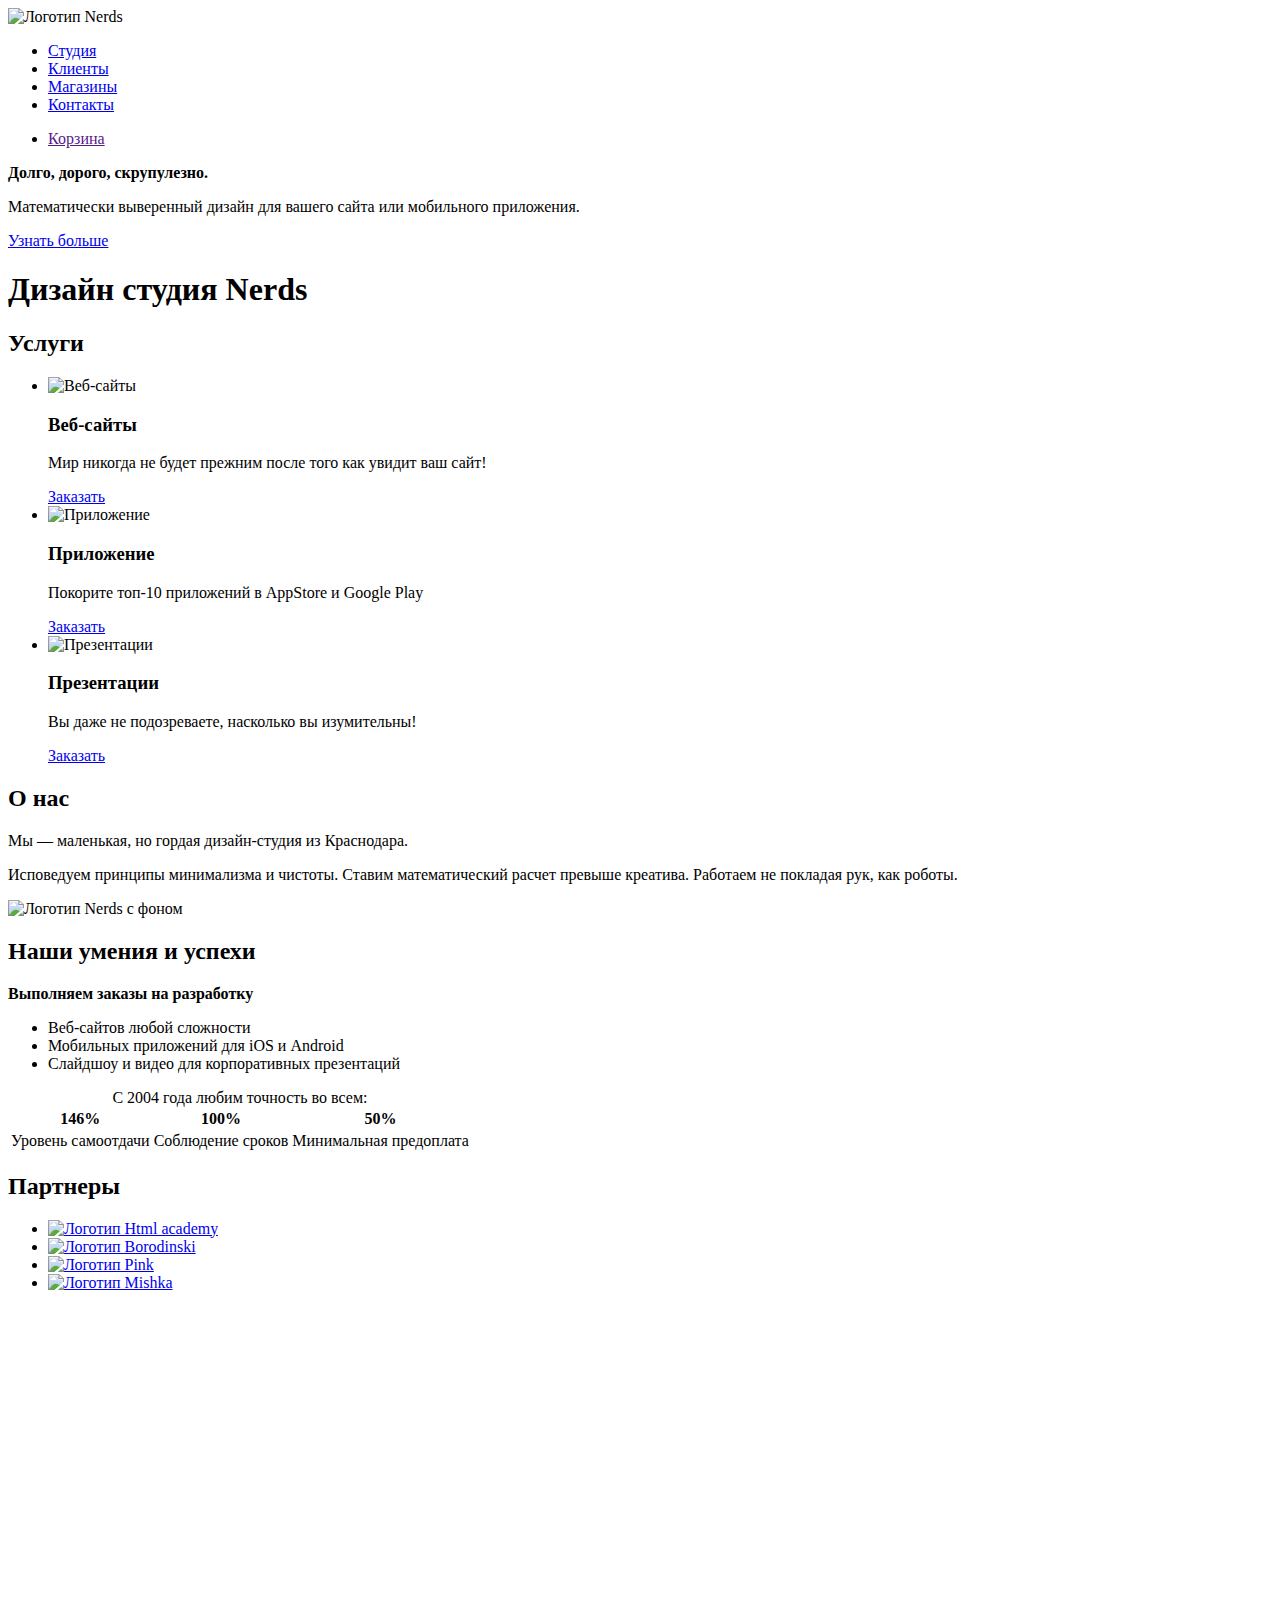
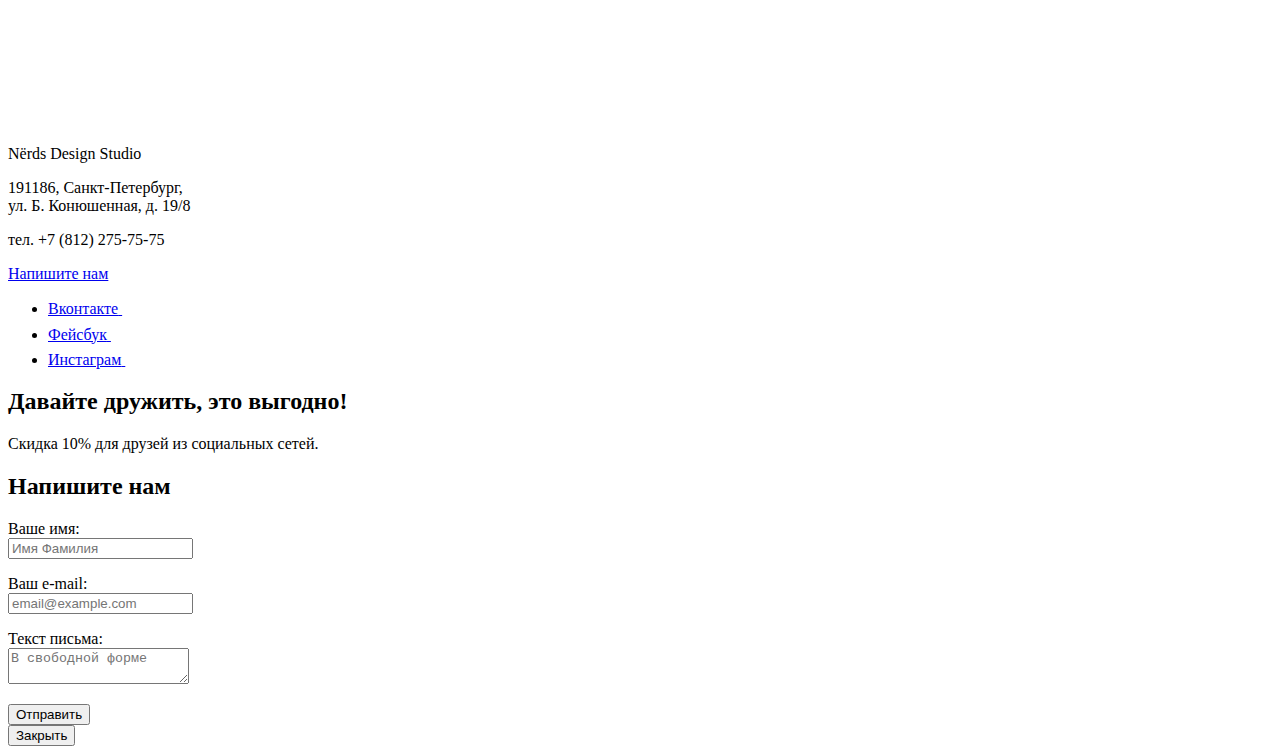
==== index.html @ f0327667 "Устраняет замечания." ====
<!DOCTYPE html>
<html lang="ru">
  
<head>
   <meta charset="utf-8">
   <title>HTML Academy: Нёрдс</title>
</head>
  
<body>
    <header class="main-header">
        
        <div class="container">
            <nav class="main-header-navigation">
                <a class="navigation-logo">
                    <img src="img/nerds-logo.svg" alt="Логотип Nerds" width="165" height="65">
                </a>    
                <ul class="header-site-navigation">
                    <li><a href="#">Студия</a></li>
                    <li><a href="#">Клиенты</a></li>    
                    <li><a href="#">Магазины</a></li>
                    <li><a href="#">Контакты</a></li>
                </ul>   
                <ul class="header-basket">
                    <li><a class="basket" href="">Корзина</a></li>
                </ul>           
            </nav>
        </div>
        
        <div class="main-slider">
            <div class="slide">
                <b class="slide-title">Долго, дорого, скрупулезно.</b>
                <p>Математически выверенный дизайн для вашего сайта или мобильного приложения.</p>
                <a href="#" class="btn-slide btn">Узнать больше</a>
            </div>          
        </div>	

    </header>   
          
    <main class="container">	
        
        <h1 class="visually-hidden">Дизайн студия Nerds</h1>
        
        <section class="service">
            <h2 class="visually-hidden">Услуги</h2>
            <ul class="service-list">
                <li class="service-item">
                    <img src="img/illustration-1.png" alt="Веб-сайты" width="300" height="146">
                    <h3>Веб-сайты</h3>
                    <p>Мир никогда не будет прежним после того как увидит ваш сайт!</p>
                    <a class="btn-red btn" href="#"><span class="btn-item">Заказать</span></a>
                </li>
                <li class="service-item">
                    <img src="img/illustration-2.png" alt="Приложение" width="300" height="146">
                    <h3>Приложение</h3>
                    <p>Покорите топ-10 приложений в AppStore и Google Play</p>
                    <a class="btn-green btn" href="#"><span class="btn-item">Заказать</span></a>
                </li>
                <li class="service-item">
                    <img src="img/illustration-3.png" alt="Презентации" width="300" height="146">
                    <h3>Презентации</h3>
                    <p>Вы даже не подозреваете, насколько вы изумительны!</p>
                    <a class="btn-yellow btn" href="#"><span class="btn-item">Заказать</span></a>
                </li>
            </ul>
        </section>
    
        <section class="studio">
            <h2 class="visually-hidden">О нас</h2>
            <div class="studio-description">
                <p class="studio-item">Мы — маленькая, но гордая дизайн-студия из Краснодара.</p>
                <p>Исповедуем принципы минимализма и чистоты. Ставим математический расчет превыше креатива. Работаем не покладая рук, как роботы.</p>
            </div>
            <div class="img-studio">
                <img src="img/nerds-illustration.png" alt="Логотип Nerds с фоном" width="360" height="208">
            </div> 
        </section>

        <section class="progress">
            <h2 class="visually-hidden">Наши умения и успехи</h2>
            <div class="progress-left">
                <div>
                    <b>Выполняем заказы на разработку</b>
                </div>     
                <ul class="progress-item">
                    <li>Веб-сайтов любой сложности</li>
                    <li>Мобильных приложений для iOS и Android</li>
                    <li>Слайдшоу и видео для корпоративных презентаций</li>
                </ul>
            </div>
            <div class="progress-right">
                <table class="table">
                    <caption class="header-table">С 2004 года любим точность во всем:</caption>
                    <tr>
                        <th>146<span class="table-text">%</span></th>
                        <th>100<span class="table-text">%</span></th>
                        <th>50<span class="table-text">%</span></th>
                    </tr>
                    <tr>
                        <td>Уровень самоотдачи</td>
                        <td>Соблюдение сроков</td>
                        <td>Минимальная предоплата</td>
                    </tr>
                </table>
            </div> 
        </section>

        <section class="partner">
            <h2 class="visually-hidden">Партнеры</h2>
                <ul class="example-title">
                    <li>
                        <a class="partner-button" href="https://htmlacademy.ru/intensive/htmlcss"><img src="img/logo-1.png" alt="Логотип Html academy" width="199" height="68"></a>
                    </li>
                    <li>
                        <a class="partner-button" href="#"><img src="img/logo-2.png" alt="Логотип Borodinski" width="209" height="90"></a>
                    </li>
                    <li>
                        <a class="partner-button" href="#"><img src="img/logo-3.png" alt="Логотип Pink" width="185" height="52"></a>
                    </li>
                    <li>
                        <a class="partner-button" href="#"><img src="img/logo-4.png" alt="Логотип Mishka" width="173" height="84"></a>
                    </li>
                </ul>
        </section>
    </main>

    <section class="contacts">
        <div class="map">
            <iframe src="https://www.google.com/maps/embed?pb=!1m18!1m12!1m3!1d1998.603787253323!2d30.320858716385143!3d59.93871648187622!2m3!1f0!2f0!3f0!3m2!1i1024!2i768!4f13.1!3m3!1m2!1s0x4696310fca145cc1%3A0x42b32648d8238007!2z0JHQvtC70YzRiNCw0Y8g0JrQvtC90Y7RiNC10L3QvdCw0Y8g0YPQuy4sIDE5LzgsINCh0LDQvdC60YIt0J_QtdGC0LXRgNCx0YPRgNCzLCAxOTExODY!5e0!3m2!1sru!2sru!4v1533467828445" width="100%" height="417" frameborder="0" style="border:0" allowfullscreen></iframe>
        </div>
        <div class="address">
            <p class="address-item">Nёrds Design Studio</p>
<!--================BR нужен или все оборачивать тег р?================= -->	                   
            <p class="address-item-2">191186, Санкт-Петербург,<br>
            ул. Б. Конюшенная, д. 19/8</p>
            <p class="address-item-3">тел. +7 (812) 275-75-75</p>	
            <a class="btn btn-message" href="#">Напишите нам</a>    	
        </div>
    </section>

    <footer>
        <div class="footer-social">
            <div class="footer-social-left">
                <ul>
                    <li>
                        <a class="social-button" href="#">
                            <span class="visually-hidden">Вконтакте</span>
                            <svg xmlns="http://www.w3.org/2000/svg" width="26" height="15" viewBox="0 0 26.14 14.91">
                            <path d="M26 13.47l-.09-.17a13.55 13.55 0 0 0-2.6-3q-.87-.83-1.1-1.12A1 1 0 0 1 22 8a10.27 10.27 0 0 1 1.22-1.78l.88-1.16q2.35-3.13 2-4L26 .94a.8.8 0 0 0-.4-.22 2.14 2.14 0 0 0-.87 0h-3.92a.51.51 0 0 0-.27 0h-.3a.6.6 0 0 0-.15.14.93.93 0 0 0-.14.24 22.22 22.22 0 0 1-1.46 3.06q-.5.84-.93 1.46a7 7 0 0 1-.71.91 4.94 4.94 0 0 1-.52.47q-.23.18-.35.15l-.23-.05a.9.9 0 0 1-.31-.33 1.49 1.49 0 0 1-.16-.53v-.55-.65-.57-1.12-1-.75a3.14 3.14 0 0 0 0-.62 2.12 2.12 0 0 0-.14-.44.73.73 0 0 0-.28-.33 1.57 1.57 0 0 0-.46-.18A9 9 0 0 0 12.57 0a8.93 8.93 0 0 0-3.25.33 1.83 1.83 0 0 0-.52.41q-.25.3-.07.33a1.67 1.67 0 0 1 1.16.59l.08.16a2.6 2.6 0 0 1 .19.63 6.32 6.32 0 0 1 .12 1 10.59 10.59 0 0 1 0 1.7q-.07.71-.13 1.1a2.21 2.21 0 0 1-.18.64 2.69 2.69 0 0 1-.16.3l-.07.07a1 1 0 0 1-.37.07.86.86 0 0 1-.46-.19 3.27 3.27 0 0 1-.56-.52 7 7 0 0 1-.66-.93q-.37-.6-.76-1.42l-.22-.39q-.2-.38-.56-1.11t-.62-1.43A.9.9 0 0 0 5.2.9h-.07a.93.93 0 0 0-.22-.16A1.44 1.44 0 0 0 4.6.65L.87.68A1 1 0 0 0 .1.94L0 1a.44.44 0 0 0 0 .22 1.08 1.08 0 0 0 .08.37Q.9 3.53 1.86 5.31t1.66 2.87Q4.23 9.27 5 10.24t1 1.24l.37.41.34.33a8.06 8.06 0 0 0 1 .78 16.34 16.34 0 0 0 1.4.9 7.6 7.6 0 0 0 1.79.72 6.19 6.19 0 0 0 2 .22h1.57a1.08 1.08 0 0 0 .72-.3l.05-.07a.9.9 0 0 0 .1-.25 1.38 1.38 0 0 0 0-.37 4.48 4.48 0 0 1 .09-1.05 2.77 2.77 0 0 1 .23-.71 1.74 1.74 0 0 1 .29-.4 1.19 1.19 0 0 1 .23-.2h.11a.86.86 0 0 1 .77.21 4.52 4.52 0 0 1 .83.79q.39.47.93 1.05a6.41 6.41 0 0 0 1 .87l.27.16a3.31 3.31 0 0 0 .71.3 1.53 1.53 0 0 0 .76.07l3.48-.05a1.58 1.58 0 0 0 .8-.17.68.68 0 0 0 .34-.37 1.06 1.06 0 0 0 0-.46 1.71 1.71 0 0 0-.1-.36z"
                            fill="#fff">
                            </path>
                            </svg>
                        </a>
                    </li>
                    <li>
                          <a class="social-button" href="#">
                              <span class="visually-hidden">Фейсбук</span>
                              <svg xmlns="http://www.w3.org/2000/svg" width="12" height="22" viewBox="0 0 10.15 21.74">
                              <path d="M3.34 1.12A4.77 4.77 0 0 1 6.53 0h3.61v3.81H7.81a1.07 1.07 0 0 0-1.09.83v2.55h3.42c-.08 1.23-.24 2.45-.41 3.67h-3v10.87H2.21V10.86H0V7.21h2.19V3.66a3.83 3.83 0 0 1 1.15-2.54z"
                            fill="#fff" />
                              </svg>    
                          </a>
                    </li>
                    <li>
                        <a class="social-button" href="#">
                            <span class="visually-hidden">Инстаграм</span>
                            <svg xmlns="http://www.w3.org/2000/svg" width="21" height="21" viewBox="0 0 20 20">
                            <path d="M18 0H2a2 2 0 0 0-2 2v16a2 2 0 0 0 2 2h16a2 2 0 0 0 2-2V2a2 2 0 0 0-2-2zm-8 6a4 4 0 1 1-4 4 4 4 0 0 1 4-4zM2.5 18a.47.47 0 0 1-.5-.5V9h2.1a3.4 3.4 0 0 0-.1 1 6 6 0 1 0 12 0 3.4 3.4 0 0 0-.1-1H18v8.5a.47.47 0 0 1-.5.5zM18 4.5a.47.47 0 0 1-.5.5h-2a.47.47 0 0 1-.5-.5v-2a.47.47 0 0 1 .5-.5h2a.47.47 0 0 1 .5.5z"
                            fill="#fff">
                            </path>
                            </svg>
                        </a>
                    </li>
                </ul>
            </div>
            <div class="footer-social-right">
                <h2 class="header"> Давайте дружить, это выгодно!</h2>
                <p>Скидка 10% для друзей из социальных сетей.</p>
            </div>
        </div>
    </footer>

    <section class="modal modal-login">
        <h2 class="header">Напишите нам</h2>
        <form class="feedback" action="https://echo.htmlacademy.ru" method="post">
            <p class="feedback-fullname">
                <label for="fullname">Ваше имя:</label><br>
                <input type="text" name="fullname" id="fullname" placeholder="Имя Фамилия">
            </p>
            <p class="feedback-email">
                <label for="email">Ваш e-mail:</label><br>
                <input type="email" name="email" id="email" placeholder="email@example.com">
            </p>
            <p class="feedback-message">
                <label for="message">Текст письма:</label><br>
                <textarea type="message" name="message" id="message" placeholder="В свободной форме"></textarea>
            </p>
            <button type="button" class="modal-btn btn">Отправить</button>
        </form>
        <button type="button "class="modal-close">Закрыть</button>
    </section>

</body>
</html>
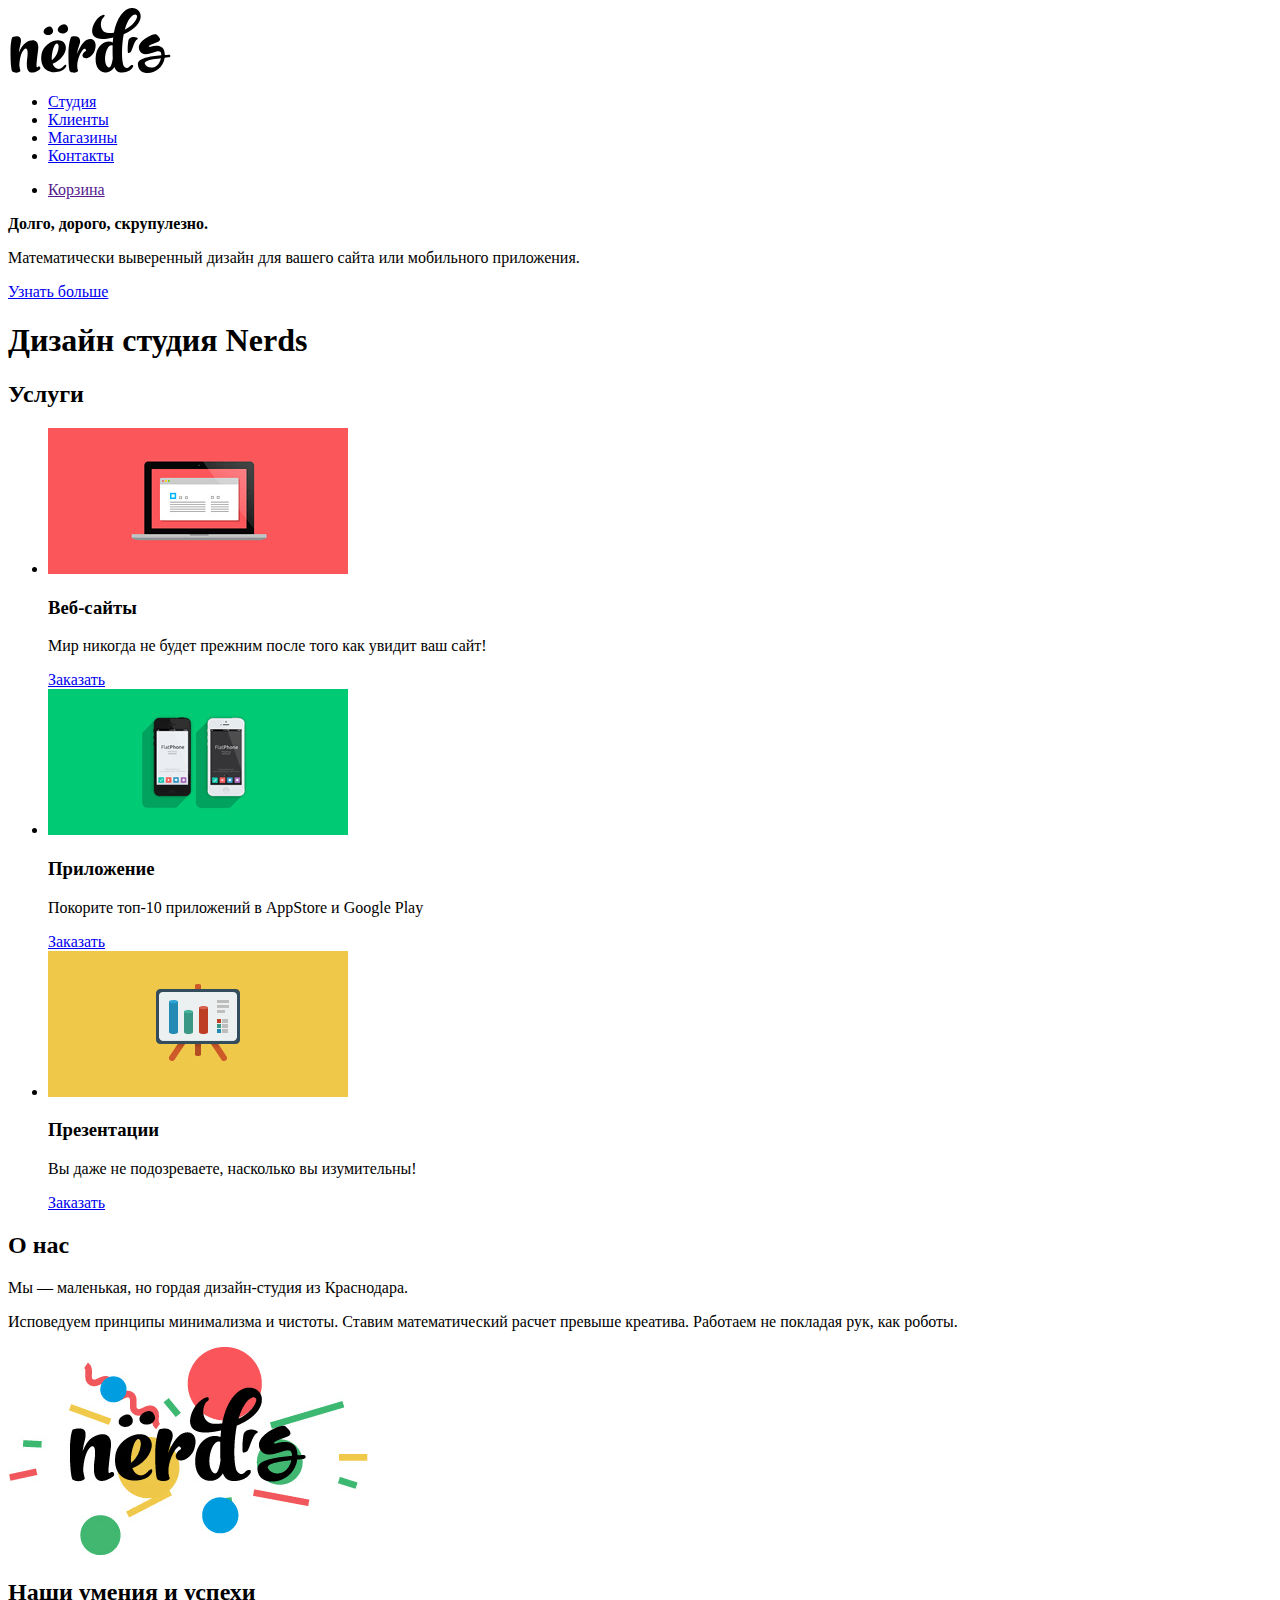
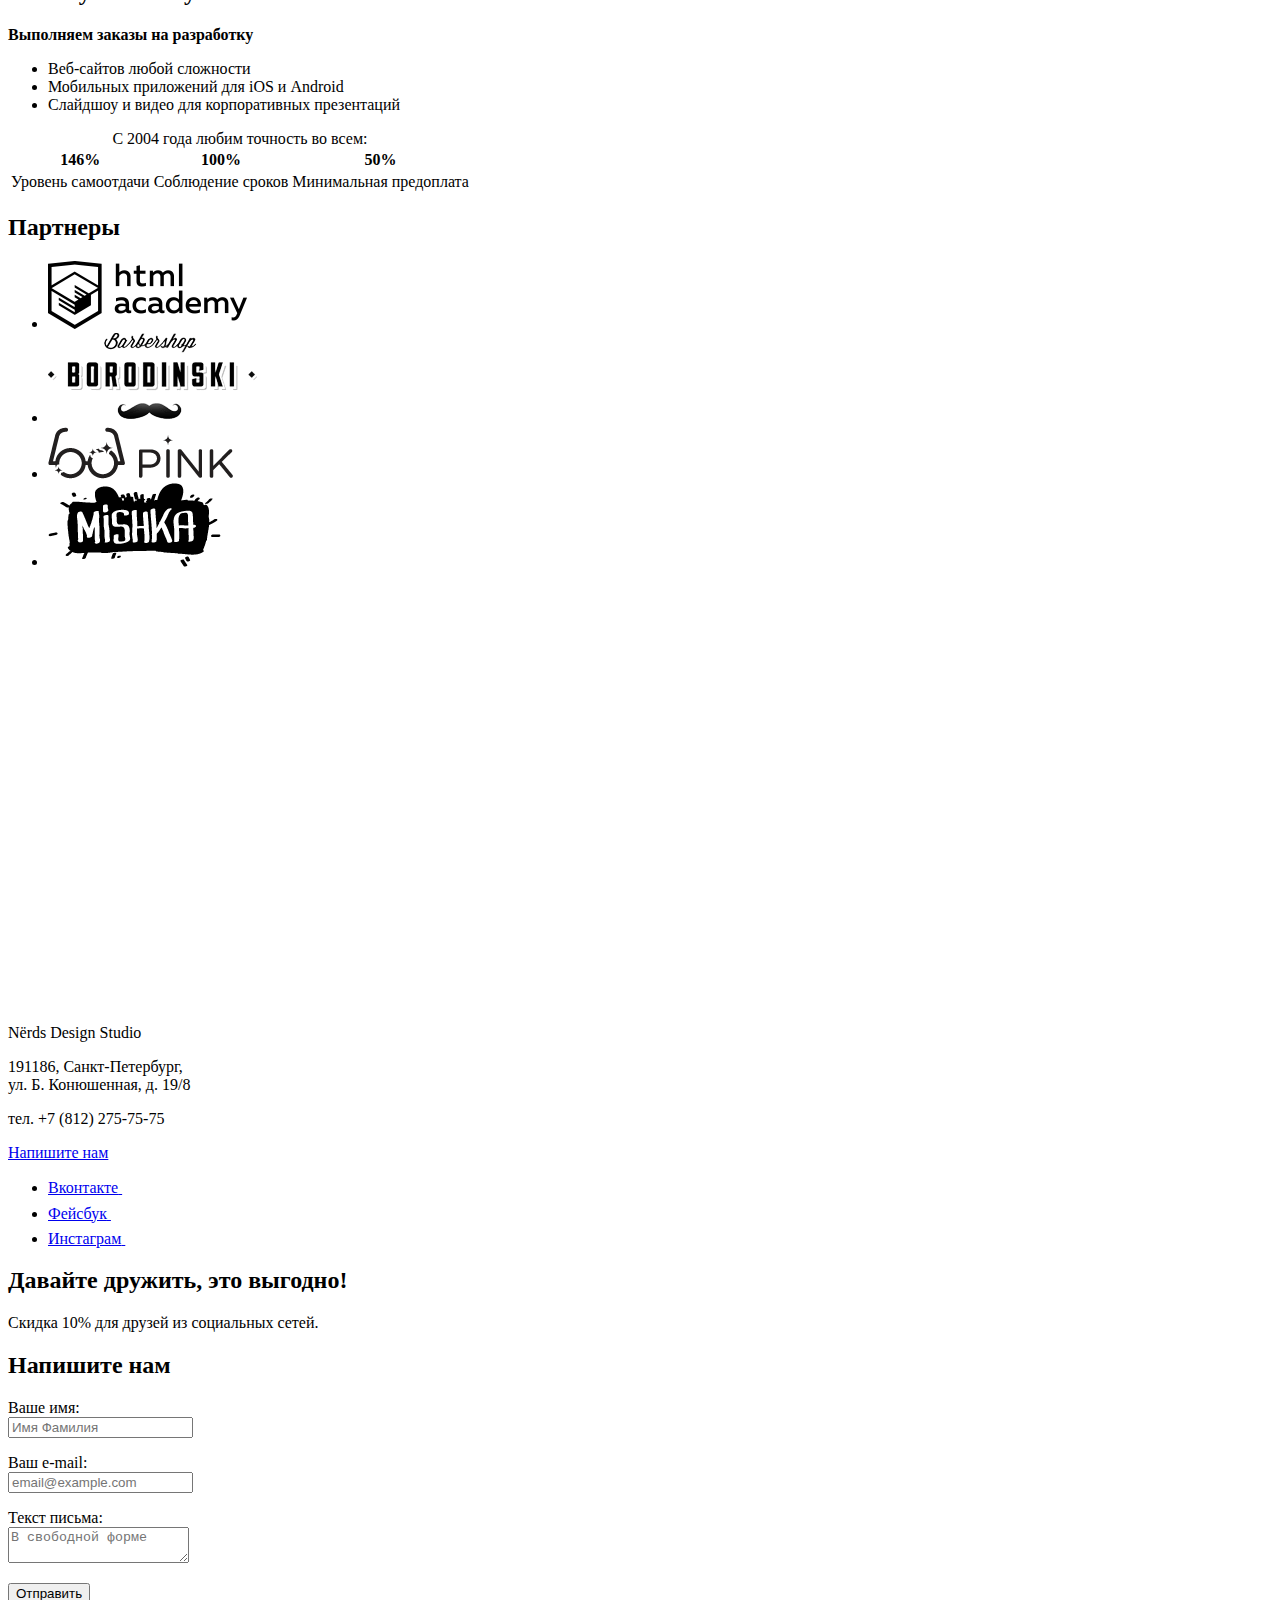
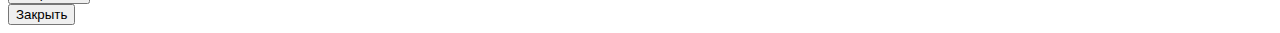
==== commit c6906350: "Добавляет ссылки" ====
--- a/index.html
+++ b/index.html
@@ -17,7 +17,7 @@
                 <ul class="header-site-navigation">
                     <li><a href="#">Студия</a></li>
                     <li><a href="#">Клиенты</a></li>    
-                    <li><a href="#">Магазины</a></li>
+                    <li><a href="catalog.html">Магазины</a></li>
                     <li><a href="#">Контакты</a></li>
                 </ul>   
                 <ul class="header-basket">
@@ -129,7 +129,6 @@
         </div>
         <div class="address">
             <p class="address-item">Nёrds Design Studio</p>
-<!--================BR нужен или все оборачивать тег р?================= -->	                   
             <p class="address-item-2">191186, Санкт-Петербург,<br>
             ул. Б. Конюшенная, д. 19/8</p>
             <p class="address-item-3">тел. +7 (812) 275-75-75</p>	
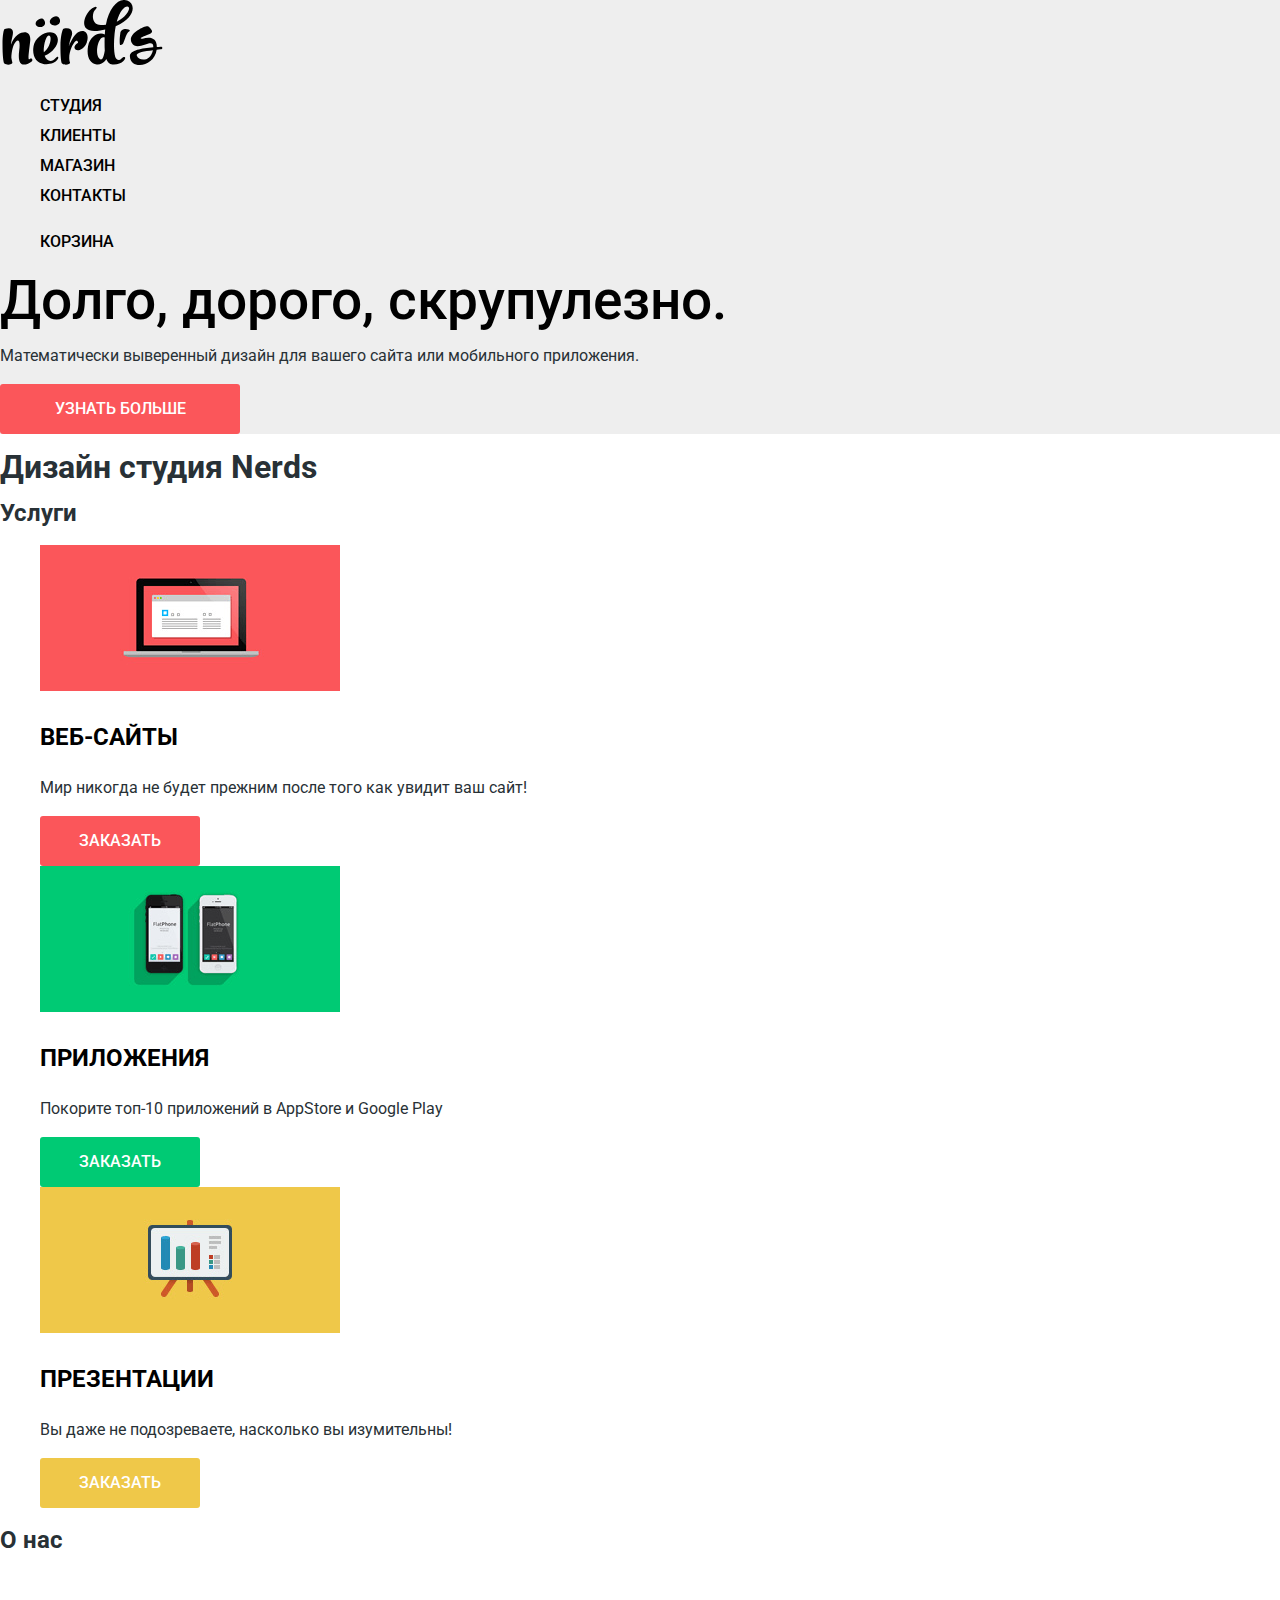
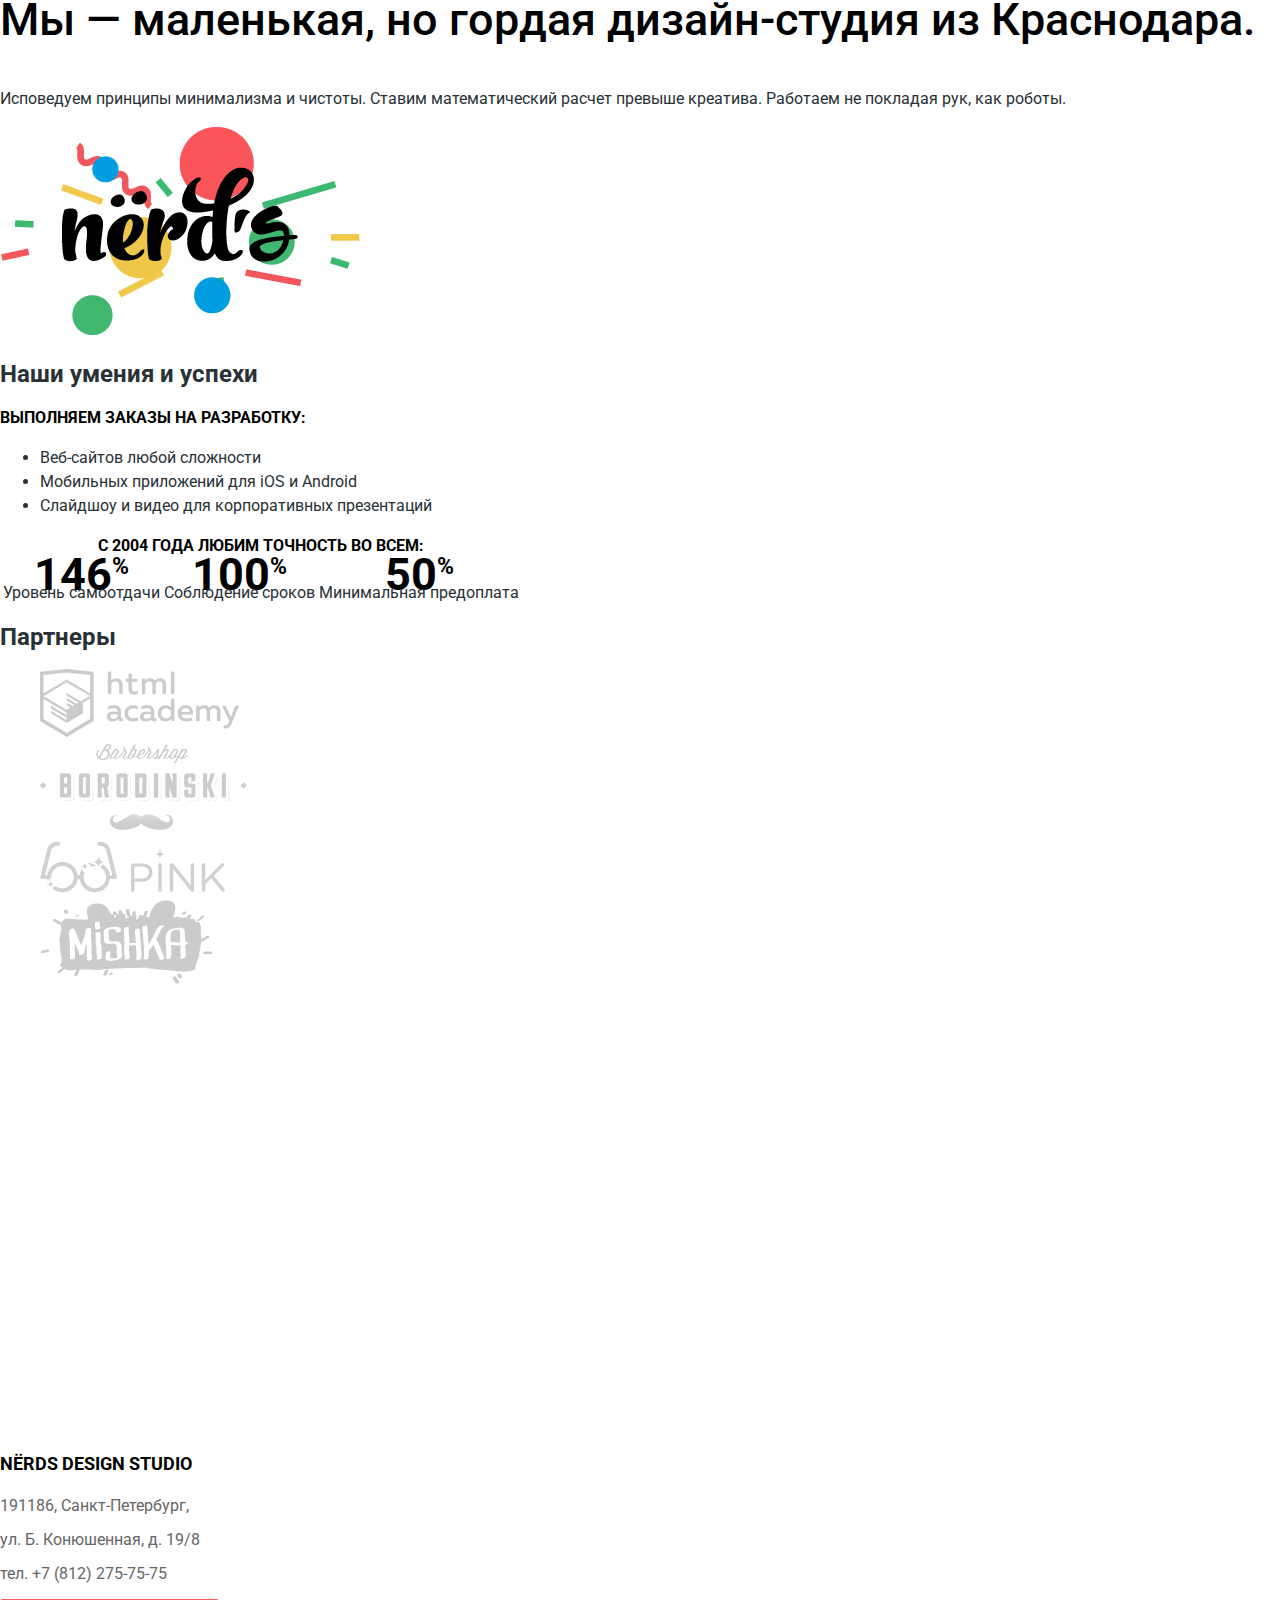
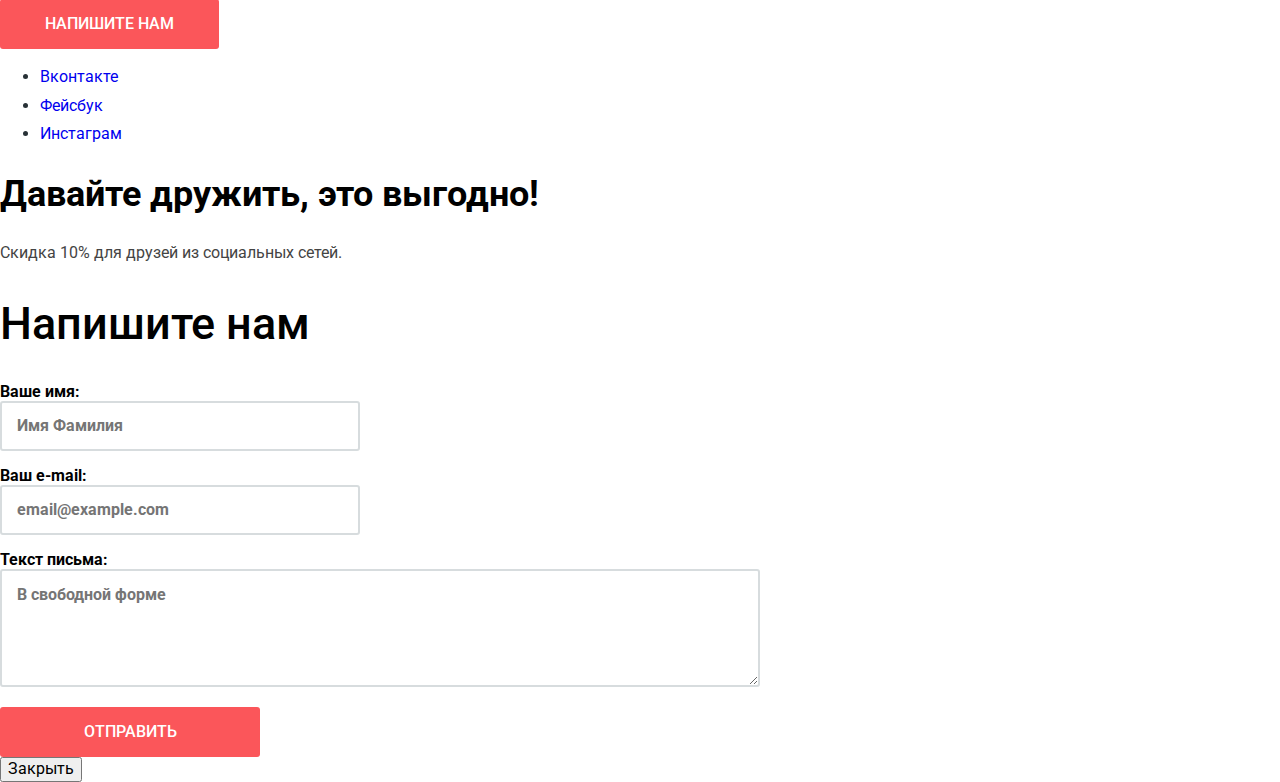
==== commit 72e9ed20: "Добавляет стилизацию страницы" ====
--- a/index.html
+++ b/index.html
@@ -4,6 +4,9 @@
 <head>
    <meta charset="utf-8">
    <title>HTML Academy: Нёрдс</title>
+   <link href="https://fonts.googleapis.com/css?family=Roboto:400,500,700&amp;subset=cyrillic" rel="stylesheet">
+   <link href="css/normalize.css" rel="stylesheet">
+   <link  href="css/style.css" rel="stylesheet">
 </head>
   
 <body>
@@ -17,7 +20,7 @@
                 <ul class="header-site-navigation">
                     <li><a href="#">Студия</a></li>
                     <li><a href="#">Клиенты</a></li>    
-                    <li><a href="catalog.html">Магазины</a></li>
+                    <li><a href="catalog.html">Магазин</a></li>
                     <li><a href="#">Контакты</a></li>
                 </ul>   
                 <ul class="header-basket">
@@ -28,7 +31,7 @@
         
         <div class="main-slider">
             <div class="slide">
-                <b class="slide-title">Долго, дорого, скрупулезно.</b>
+                <span class="slide-title">Долго, дорого, скрупулезно.</span>
                 <p>Математически выверенный дизайн для вашего сайта или мобильного приложения.</p>
                 <a href="#" class="btn-slide btn">Узнать больше</a>
             </div>          
@@ -50,8 +53,8 @@
                     <a class="btn-red btn" href="#"><span class="btn-item">Заказать</span></a>
                 </li>
                 <li class="service-item">
-                    <img src="img/illustration-2.png" alt="Приложение" width="300" height="146">
-                    <h3>Приложение</h3>
+                    <img src="img/illustration-2.png" alt="Приложения" width="300" height="146">
+                    <h3>Приложения</h3>
                     <p>Покорите топ-10 приложений в AppStore и Google Play</p>
                     <a class="btn-green btn" href="#"><span class="btn-item">Заказать</span></a>
                 </li>
@@ -67,7 +70,7 @@
         <section class="studio">
             <h2 class="visually-hidden">О нас</h2>
             <div class="studio-description">
-                <p class="studio-item">Мы — маленькая, но гордая дизайн-студия из Краснодара.</p>
+                <p>Мы — маленькая, но гордая дизайн-студия из Краснодара.</p>
                 <p>Исповедуем принципы минимализма и чистоты. Ставим математический расчет превыше креатива. Работаем не покладая рук, как роботы.</p>
             </div>
             <div class="img-studio">
@@ -79,8 +82,8 @@
             <h2 class="visually-hidden">Наши умения и успехи</h2>
             <div class="progress-left">
                 <div>
-                    <b>Выполняем заказы на разработку</b>
-                </div>     
+                    <span>Выполняем заказы на разработку:</span>
+                </div>
                 <ul class="progress-item">
                     <li>Веб-сайтов любой сложности</li>
                     <li>Мобильных приложений для iOS и Android</li>
@@ -108,35 +111,34 @@
             <h2 class="visually-hidden">Партнеры</h2>
                 <ul class="example-title">
                     <li>
-                        <a class="partner-button" href="https://htmlacademy.ru/intensive/htmlcss"><img src="img/logo-1.png" alt="Логотип Html academy" width="199" height="68"></a>
-                    </li>
-                    <li>
-                        <a class="partner-button" href="#"><img src="img/logo-2.png" alt="Логотип Borodinski" width="209" height="90"></a>
-                    </li>
-                    <li>
-                        <a class="partner-button" href="#"><img src="img/logo-3.png" alt="Логотип Pink" width="185" height="52"></a>
-                    </li>
-                    <li>
-                        <a class="partner-button" href="#"><img src="img/logo-4.png" alt="Логотип Mishka" width="173" height="84"></a>
+                        <a class="partner-button" href="https://htmlacademy.ru/intensive/htmlcss" alt="Переход на сайт htmlacademy"><img src="img/logo-1.png" alt="Логотип Html academy" width="199" height="68"></a>
+                    </li>
+                    <li>
+                        <a class="partner-button" href="#" alt="Переход на сайт Borodinski"><img src="img/logo-2.png" alt="Логотип Borodinski" width="209" height="90"></a>
+                    </li>
+                    <li>
+                        <a class="partner-button" href="#" alt="Переход на сайт Pink"><img src="img/logo-3.png" alt="Логотип Pink" width="185" height="52"></a>
+                    </li>
+                    <li>
+                        <a class="partner-button" href="#" alt="Переход на сайт Mishka"><img src="img/logo-4.png" alt="Логотип Mishka" width="173" height="84"></a>
                     </li>
                 </ul>
         </section>
     </main>
 
-    <section class="contacts">
-        <div class="map">
-            <iframe src="https://www.google.com/maps/embed?pb=!1m18!1m12!1m3!1d1998.603787253323!2d30.320858716385143!3d59.93871648187622!2m3!1f0!2f0!3f0!3m2!1i1024!2i768!4f13.1!3m3!1m2!1s0x4696310fca145cc1%3A0x42b32648d8238007!2z0JHQvtC70YzRiNCw0Y8g0JrQvtC90Y7RiNC10L3QvdCw0Y8g0YPQuy4sIDE5LzgsINCh0LDQvdC60YIt0J_QtdGC0LXRgNCx0YPRgNCzLCAxOTExODY!5e0!3m2!1sru!2sru!4v1533467828445" width="100%" height="417" frameborder="0" style="border:0" allowfullscreen></iframe>
-        </div>
-        <div class="address">
-            <p class="address-item">Nёrds Design Studio</p>
-            <p class="address-item-2">191186, Санкт-Петербург,<br>
-            ул. Б. Конюшенная, д. 19/8</p>
-            <p class="address-item-3">тел. +7 (812) 275-75-75</p>	
-            <a class="btn btn-message" href="#">Напишите нам</a>    	
-        </div>
-    </section>
-
     <footer>
+				    <section class="contacts">
+				        <div class="map">
+				            <iframe src="https://www.google.com/maps/embed?pb=!1m18!1m12!1m3!1d1998.603787253323!2d30.320858716385143!3d59.93871648187622!2m3!1f0!2f0!3f0!3m2!1i1024!2i768!4f13.1!3m3!1m2!1s0x4696310fca145cc1%3A0x42b32648d8238007!2z0JHQvtC70YzRiNCw0Y8g0JrQvtC90Y7RiNC10L3QvdCw0Y8g0YPQuy4sIDE5LzgsINCh0LDQvdC60YIt0J_QtdGC0LXRgNCx0YPRgNCzLCAxOTExODY!5e0!3m2!1sru!2sru!4v1533467828445" width="100%" height="417" frameborder="0" style="border:0" allowfullscreen></iframe>
+				        </div>
+				        <div class="address">
+				            <p>Nёrds Design Studio</p>
+				            <p>191186, Санкт-Петербург,</p>
+				            <p>ул. Б. Конюшенная, д. 19/8</p>
+				            <p>тел. +7 (812) 275-75-75</p>	
+				            <a class="btn btn-message" href="#">Напишите нам</a>    	
+				        </div>
+				    </section> 	
         <div class="footer-social">
             <div class="footer-social-left">
                 <ul>
@@ -172,14 +174,14 @@
                 </ul>
             </div>
             <div class="footer-social-right">
-                <h2 class="header"> Давайте дружить, это выгодно!</h2>
+                <h2> Давайте дружить, это выгодно!</h2>
                 <p>Скидка 10% для друзей из социальных сетей.</p>
             </div>
         </div>
     </footer>
 
     <section class="modal modal-login">
-        <h2 class="header">Напишите нам</h2>
+        <h2 class="modal-header">Напишите нам</h2>
         <form class="feedback" action="https://echo.htmlacademy.ru" method="post">
             <p class="feedback-fullname">
                 <label for="fullname">Ваше имя:</label><br>
--- a/css/style.css
+++ b/css/style.css
@@ -0,0 +1,538 @@
+body {
+    margin: 0;
+    padding: 0;
+
+    font-family: "Roboto", Arial, sans-serif;
+    font-size: 16px;
+    line-height: 24px;
+    font-weight: 400;
+    color: #283136;
+
+    background-color: #ffffff;
+}
+
+a {
+    text-decoration: none;
+}
+
+
+
+/*===========================Open. Css for Main class="container======================*/
+/*===========================Close. Css for Main class="container=====================*/
+
+
+
+/*===========================Open. Css for Section class="main-heder-navigation"======*/
+.main-header {
+    background-color: #eeeeee;
+}
+
+.main-header-navigation {
+    font-size: 16px;
+    line-height: 30px;
+    font-weight: 500;
+    color: #000000;
+    text-transform: uppercase;
+
+    background-color: #eeeeee;
+}
+
+.header-site-navigation,
+.header-basket {
+    list-style: none;
+}
+
+.header-site-navigation a,
+.header-basket a {
+    color: #000000;
+}
+/*А как сделать красное подчеркивание и куда это прописывать?*/
+.header-site-navigation a:link,
+.header-basket a:link {
+    
+}
+
+.header-site-navigation a:visited,
+.header-basket a:visited {
+
+}
+
+.header-site-navigation a:hover,
+.header-basket a:hover,
+.header-site-navigation a:focus,
+.header-basket a:focus {
+    color: #fb565a;
+}
+
+.header-site-navigation a:active,
+.header-basket a:active {
+    color: #000000;
+    opacity: 0.3;
+}
+
+/*===========================Close. Css for Section class="main-heder-navigation"=====*/
+
+
+
+/*===========================Open. Css for Section class="main-slider"================*/
+.slide span {
+    font-size: 55px;
+    line-height: 55px;
+    font-weight: 500;
+    color: #000000;
+    
+    background-color: #eeeeee;
+}
+
+.btn {
+    display: block;
+    width: 160px;
+    padding-top: 16px;
+    padding-bottom: 16px;
+
+    font-size: 16px;
+    line-height: 18px;
+    font-weight: 500;
+    color: #ffffff;
+    text-transform: uppercase;
+    text-align: center;
+
+    background-color: #fb565a;
+    border-radius: 3px;
+    border: none; 
+}
+
+.btn:hover,
+.btn:focus {
+    background-color: #e74246;
+}
+
+.btn:active {
+    /*Параметр тени взял с зеплина а как взять с фотошопа?*/
+    box-shadow: inset 0px 3px 0 0 rgba(0, 1, 1, 0.1);
+    color: rgba(255, 255, 255, 0.3);
+}
+
+.btn-slide {
+    width: 240px;
+}
+/*===========================Close. Css for Section class="main-slider"===============*/
+
+
+
+/*===========================Open. Css for Section class="service"====================*/
+.service-item {
+    list-style: none;
+}
+
+.service-item h3 {
+    font-size: 24px;
+    line-height: 30px;
+    font-weight: 700;
+    color: #000000;
+    text-transform: uppercase;
+    
+    background-color: #ffffff;
+}
+
+.btn-green {
+    background-color: #00ca74;
+}
+
+.btn-green:hover,
+.btn-green:focus {
+    background-color: #00bc6c;
+}
+
+.btn-green:active {
+    
+}
+
+.btn-yellow {
+    background-color: #efc849;
+}
+
+.btn-yellow:hover,
+.btn-yellow:focus {
+    background-color: #eab534;
+}
+
+.btn-yellow:active {
+    
+}
+/*===========================Close. Css for Section class="service"===================*/
+
+
+
+/*===========================Open. Css for Section class="studio"=====================*/
+.studio-description p:nth-child(1) {
+    font-size: 45px;
+    line-height: 45px;
+    font-weight: 500;
+    color: #000000;
+        
+    background-color: #ffffff;
+}
+
+.progress-left span,
+.header-table {
+    font-size: 16px;
+    line-height: 24px;
+    font-weight: 700;
+    color: #000000;
+    text-transform: uppercase;
+        
+    background-color: #ffffff;
+}
+
+.table th {
+    font-size: 45px;
+    line-height: 10.6px;
+    font-weight: 700;
+    color: #000000;
+            
+    background-color: #ffffff;
+}
+
+.table-text {
+    font-size: 22.5px;
+    
+    vertical-align: super;
+}
+
+.table td {
+    font-size: 16px;
+    line-height: 18px;
+    font-weight: 400;
+    color: #283136;
+            
+    background-color: #ffffff;
+}
+/*===========================Close. Css for Section class="studio"====================*/
+
+
+
+/*===========================Open. Css for Section class="partner"====================*/
+.example-title {
+    list-style: none;
+}
+
+
+.partner-button {
+    opacity: 0.2;
+}
+
+.partner-button:hover,
+.partner-button:focus {
+    opacity: 1;
+}
+
+
+.partner-button:active {
+    opacity: 0.1;
+}
+/*===========================Close. Css for Section class="partner"===================*/
+
+
+
+/*===========================Open. Css for Section class="contacts"===================*/
+.address p:nth-child(1) {
+    font-size: 18px;
+    line-height: 30px;
+    font-weight: 700;
+    color: #000000;
+    text-transform: uppercase;
+            
+    background-color: #ffffff;
+}
+
+.address p {
+    font-size: 16px;
+    line-height: 18px;
+    font-weight: 400;
+    color: #666666;
+
+    background-color: #ffffff;
+}
+
+.btn-message {
+    width: 219px;
+}
+/*===========================Close. Css for Section class="contacts"==================*/
+
+
+
+/*===========================Open. Css for Footer class="footer-social"===============*/
+.footer-social-right h2 {
+    font-size: 36px;
+    line-height: 36px;
+    font-weight: 700;
+    color: #000000;
+               
+    background-color: #ffffff;
+}
+
+.footer-social-right p {
+    font-size: 16px;
+    line-height: 22px;
+    font-weight: 400;
+    color: #444444;
+               
+    background-color: #ffffff;
+}
+
+/*===========================Close. Css for Footer class="footer-social"==============*/
+
+
+
+/*===========================Open. Css for Section class="modal modal-login"==========*/
+.modal-header {
+    font-size: 45px;
+    line-height: 45px;
+    font-weight: 500;
+    color: #000000;
+               
+    background-color: #ffffff;
+}
+
+.feedback p {
+    font-size: 16px;
+    line-height: 18px;
+    font-weight: 700;
+    color: #000000;
+               
+    background-color: #ffffff;
+}
+/*Не понимаю как ниже цвет теста настроить при наведении, фокусе....и вообще я правильно это сделал,.*/
+.feedback input[type="text"],
+.feedback input[type="email"],
+.feedback textarea[type="message"] {
+    box-sizing: border-box;
+
+    font: inherit;
+    font-size: 16px;
+    line-height: 18px;
+  
+    background-color: #ffffff;
+    border: 2px solid #d7dcde;
+    border-radius: 3px;
+}
+
+.feedback input[type="text"],
+.feedback input[type="email"] {
+    width: 360px;
+    min-height: 50px;
+
+    padding-left: 15px;
+}
+
+.feedback textarea[type="message"] {
+    width: 760px;
+    min-height: 118px;
+
+    padding-left: 15px;
+    padding-top: 15px; 
+}
+
+.feedback input:focus,
+.feedback textarea:focus {
+    border-color: #000000;
+}
+
+.feedback input:hover,
+.feedback textarea:hover {
+    border-color: #b4b9bb;
+   
+}
+/* Не понимаю как ниже сделать рамки красным*/
+.feedback input:invalid,
+.feedback textarea:invalid {
+    color: #e74246;
+    border-color: #e74246;
+}
+
+.modal-btn {
+    width: 260px;
+}
+/*===========================Close. Css for Section class="modal modal-login"=========*/
+
+
+  
+ 
+
+/*===========================Open Css for catalog.html================================*/
+/*===========================Open. Css for header class="main-header"=================*/
+.catalog-title h1 {
+    font-size: 55px;
+    line-height: 55px;
+    font-weight: 500;
+    color: #000000;
+    
+    background-color: #eeeeee;
+}
+/*===========================Close. Css for header class="main-header"================*/
+
+
+
+/*===========================Open. Css for section class="main-filter"================*/
+.main-filter fieldset {
+    border: none;
+}
+
+.main-filter legend {
+    font-size: 18px;
+    line-height: 30px;
+    font-weight: 700;
+    color: #283136;
+    text-transform: uppercase;
+               
+    background-color: #ffffff;
+}
+
+.main-filter ul {
+    list-style: none;
+    
+    font-size: 16px;
+    line-height: 20px;
+    font-weight: 400;
+    color: #283136;
+                   
+    background-color: #ffffff;
+}
+
+.filter-input:hover + label,
+.filter-input:focus + label {
+    color: #000000;
+}
+
+.filter-input:disabled + label {
+    color: #283136;
+
+    opacity: 0.3;
+}
+
+.filter-button {
+    width: 260px;
+
+    color: #000000;
+
+    background-color: #eeeeee;
+}
+
+.filter-button:hover,
+.filter-button:focus {
+    background-color: #dfdfdf;
+}
+
+.filter-button:active {
+    box-shadow: inset 0px 3px 0 0 rgba(0, 1, 1, 0.1);
+    color: rgba(0, 0, 0, 0.3);
+}
+
+/*===========================Close. Css for section class="main-filter"===============*/
+
+
+
+
+/*===========================Open. Css for section class="catalog-additional-filters"=*/
+.additional-filters p {
+    font-size: 18px;
+    line-height: 18px;
+    font-weight: 700;
+    color: #000000;
+    text-transform: uppercase;
+
+    background-color: #ffffff;
+}
+
+.sort {
+    list-style: none;
+}
+
+.sort-btn {
+    font-size: 14px;
+    line-height: 18px;
+    font-weight: 400;
+    color: rgba(0, 0, 0, 0.2);
+    text-transform: uppercase;
+    
+    border: none;
+    background-color: white;
+}
+
+.sort-btn-checked {
+    color: rgba(0, 0, 0, 1);
+}
+
+.sort-btn:hover,
+.sort-btn:focus {
+    color: rgba(0, 0, 0, 0.6);
+}
+
+.sort-btn:active {
+    color: rgba(0, 0, 0, 1);
+}
+
+.catalog-item {
+    width: 360px;
+}
+
+.catalog-item:hover,
+.catalog-item:focus {
+    border-width: 1px;
+    border-color: rgb(77, 77, 77);
+    box-shadow: 0px 6px 15px 0px rgba(0, 1, 1, 0.25);
+}
+
+.catalog ul {
+    list-style: none;
+}
+
+.catalog-btn {
+    width: 200px;
+}
+
+.catalog-description {
+    width: 360px;
+
+    background-color: #eeeeee;
+}
+
+.catalog-description a:nth-child(1) {
+    font-size: 18px;
+    line-height: 30px;
+    font-weight: 700;
+    color: #000000;
+    text-transform: uppercase;
+    
+    background-color: #eeeeee;
+}
+
+.catalog-description p {
+    font-size: 16px;
+    line-height: 18px;
+    font-weight: 400;
+    color: #666666;
+    
+    
+    background-color: #eeeeee;
+}
+.catalog-paginator span,
+.catalog-paginator a {
+    display: block;
+    width: 50px;
+    height: 50px;
+
+    font-size: 16px;
+    line-height: 18px;
+    font-weight: 500;
+    color: #000000;
+    text-transform: uppercase;
+    text-align: center;
+
+    background-color: #eeeeee;
+    border-radius: 3px;
+    border: none; 
+}
+/*===========================Close. Css for section class="catalog-additional-filters"=*/
+
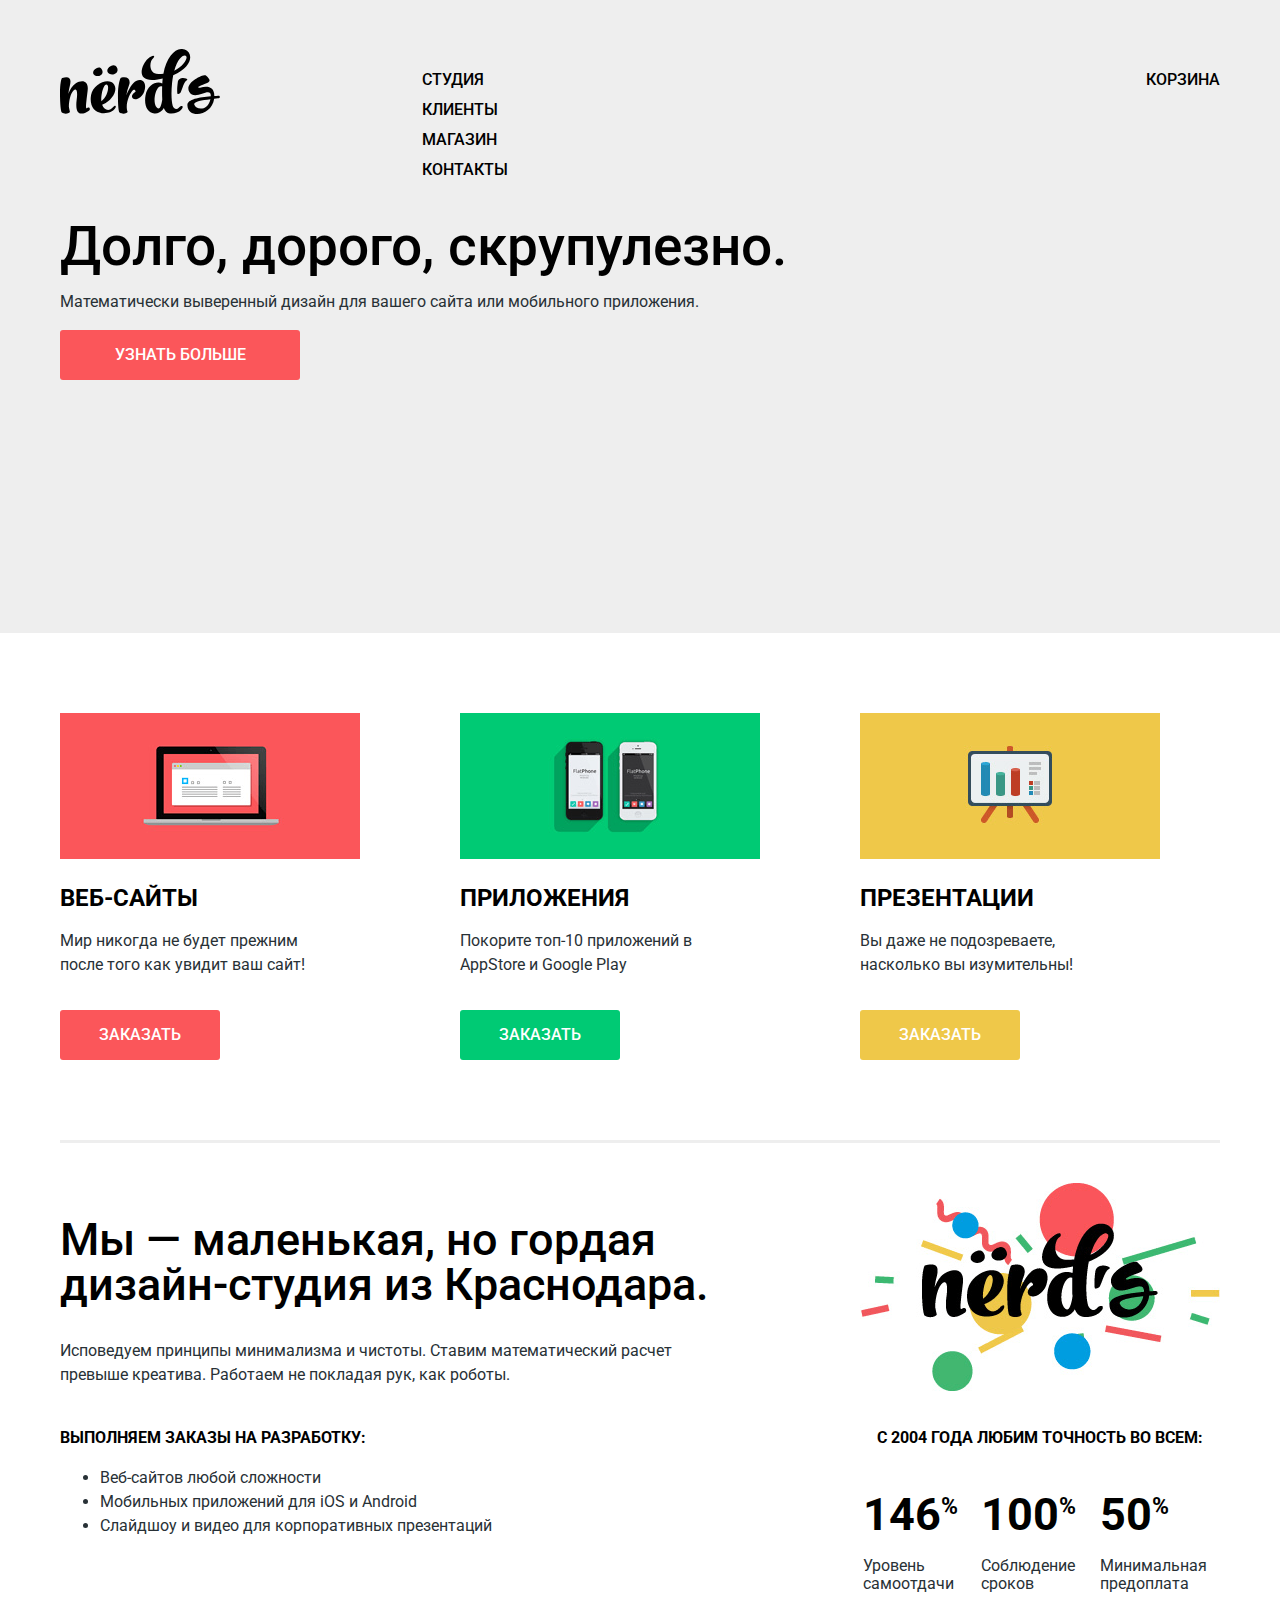
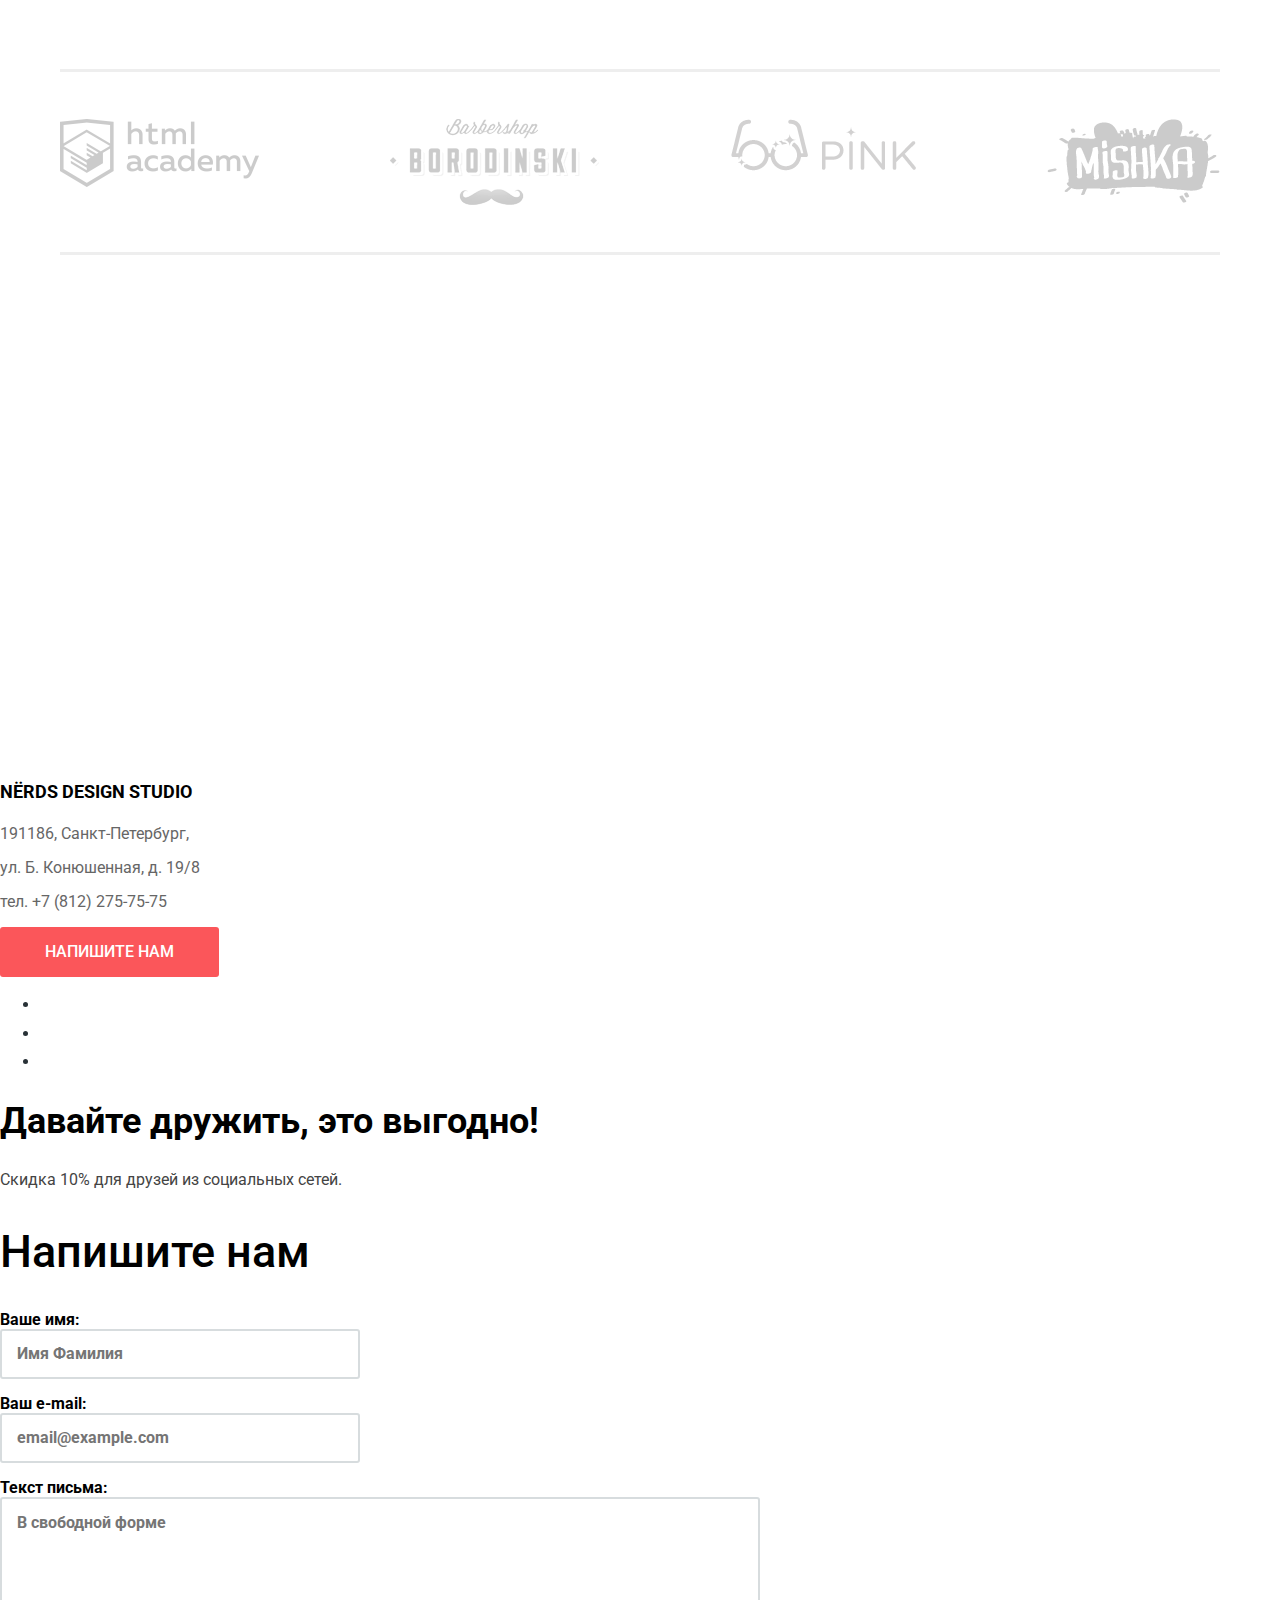
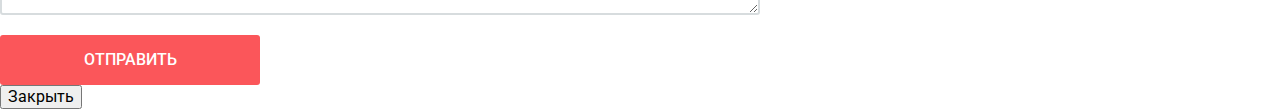
==== commit 691e7c96: "Добавляет часть сетки на index" ====
--- a/index.html
+++ b/index.html
@@ -15,7 +15,7 @@
         <div class="container">
             <nav class="main-header-navigation">
                 <a class="navigation-logo">
-                    <img src="img/nerds-logo.svg" alt="Логотип Nerds" width="165" height="65">
+                    <img src="img/nerds-logo.svg" alt="Логотип Nerds" width="160" height="65">
                 </a>    
                 <ul class="header-site-navigation">
                     <li><a href="#">Студия</a></li>
@@ -29,7 +29,7 @@
             </nav>
         </div>
         
-        <div class="main-slider">
+        <div class="main-slider container">
             <div class="slide">
                 <span class="slide-title">Долго, дорого, скрупулезно.</span>
                 <p>Математически выверенный дизайн для вашего сайта или мобильного приложения.</p>
@@ -45,26 +45,26 @@
         
         <section class="service">
             <h2 class="visually-hidden">Услуги</h2>
-            <ul class="service-list">
-                <li class="service-item">
-                    <img src="img/illustration-1.png" alt="Веб-сайты" width="300" height="146">
-                    <h3>Веб-сайты</h3>
-                    <p>Мир никогда не будет прежним после того как увидит ваш сайт!</p>
-                    <a class="btn-red btn" href="#"><span class="btn-item">Заказать</span></a>
-                </li>
-                <li class="service-item">
-                    <img src="img/illustration-2.png" alt="Приложения" width="300" height="146">
-                    <h3>Приложения</h3>
-                    <p>Покорите топ-10 приложений в AppStore и Google Play</p>
-                    <a class="btn-green btn" href="#"><span class="btn-item">Заказать</span></a>
-                </li>
-                <li class="service-item">
-                    <img src="img/illustration-3.png" alt="Презентации" width="300" height="146">
-                    <h3>Презентации</h3>
-                    <p>Вы даже не подозреваете, насколько вы изумительны!</p>
-                    <a class="btn-yellow btn" href="#"><span class="btn-item">Заказать</span></a>
-                </li>
-            </ul>
+				            <ul class="service-list">
+				                <li class="service-item">
+				                    <img src="img/illustration-1.png" alt="Веб-сайты" width="300" height="146">
+				                    <h3>Веб-сайты</h3>
+				                    <p>Мир никогда не будет прежним после того как увидит ваш сайт!</p>
+				                    <a class="btn-red btn" href="#"><span class="btn-item">Заказать</span></a>
+				                </li>
+				                <li class="service-item">
+				                    <img src="img/illustration-2.png" alt="Приложения" width="300" height="146">
+				                    <h3>Приложения</h3>
+				                    <p>Покорите топ-10 приложений в AppStore и Google Play</p>
+				                    <a class="btn-green btn" href="#"><span class="btn-item">Заказать</span></a>
+				                </li>
+				                <li class="service-item">
+				                    <img src="img/illustration-3.png" alt="Презентации" width="300" height="146">
+				                    <h3>Презентации</h3>
+				                    <p>Вы даже не подозреваете, насколько вы изумительны!</p>
+				                    <a class="btn-yellow btn" href="#"><span class="btn-item">Заказать</span></a>
+				                </li>
+				            </ul>
         </section>
     
         <section class="studio">
--- a/css/style.css
+++ b/css/style.css
@@ -15,6 +15,29 @@
     text-decoration: none;
 }
 
+.visually-hidden:not(:focus):not(:active),
+input[type="checkbox"].visually-hidden,
+input[type="radio"].visually-hidden {
+    position: absolute;
+
+    width: 1px;
+    height: 1px;
+    margin: -1px;
+    border: 0;
+    padding: 0;
+
+    white-space: nowrap;
+
+    clip-path: inset(100%);
+    clip: rect(0 0 0 0);
+    overflow: hidden;
+}
+
+.container {
+  width: 1160px;
+  margin: 0 auto;
+  padding: 0 20px;
+}
 
 
 /*===========================Open. Css for Main class="container======================*/
@@ -28,6 +51,11 @@
 }
 
 .main-header-navigation {
+    display: flex;
+
+    margin-bottom: 18px;
+    padding-top: 49px;
+
     font-size: 16px;
     line-height: 30px;
     font-weight: 500;
@@ -35,6 +63,29 @@
     text-transform: uppercase;
 
     background-color: #eeeeee;
+}
+
+.main-header-navigation a,
+.main-header-navigation ul {
+    padding: 0; 
+}
+
+.navigation-logo {
+    margin-right: 202px;
+
+    width: 160px;
+}
+
+.header-site-navigation {
+    width: 440px;
+}
+
+.header-basket {
+    margin-left: auto;
+
+    width: 115px;
+
+    text-align: right;
 }
 
 .header-site-navigation,
@@ -75,6 +126,13 @@
 
 
 /*===========================Open. Css for Section class="main-slider"================*/
+.main-slider {
+    margin-bottom: 80px;
+
+    min-height: 414px;
+}
+
+
 .slide span {
     font-size: 55px;
     line-height: 55px;
@@ -121,11 +179,40 @@
 
 
 /*===========================Open. Css for Section class="service"====================*/
+.service {
+    margin-bottom: 40px;
+    padding-bottom: 80px;
+
+    border-bottom: 3px solid #eeeeee;  
+}
+
+.service ul {
+    margin: 0 auto;
+    padding-left: 0;
+}
+
+.service-list {
+    display: flex;
+}
+
+.service-list li:nth-child(1),
+.service-list li:nth-child(2) {
+    margin-right: 100px;
+}
+
 .service-item {
+    width: 300px;
+
     list-style: none;
 }
 
+.service-item img {
+    vertical-align: bottom;
+}
+
 .service-item h3 {
+    margin-bottom: 16px;
+
     font-size: 24px;
     line-height: 30px;
     font-weight: 700;
@@ -133,6 +220,12 @@
     text-transform: uppercase;
     
     background-color: #ffffff;
+}
+
+.service-item p {
+    margin-bottom: 33px;
+
+    width: 260px;
 }
 
 .btn-green {
@@ -165,7 +258,30 @@
 
 
 /*===========================Open. Css for Section class="studio"=====================*/
+.studio {
+    display: flex;
+    justify-content: space-between;
+
+    margin-bottom: 28px;
+}
+
+.studio-description {
+    padding-top: 34px;
+
+    width: 660px;
+}
+
+.img-studio {
+    width: 360px;
+}
+
+.studio-description p {
+    margin: 0 auto;
+}
+
 .studio-description p:nth-child(1) {
+    margin-bottom: 32px;
+
     font-size: 45px;
     line-height: 45px;
     font-weight: 500;
@@ -173,6 +289,24 @@
         
     background-color: #ffffff;
 }
+/*===========================Close. Css for Section class="studio"====================*/
+
+
+
+/*===========================Open. Css for Section class="progress"===================*/
+.progress {
+    display: flex;
+    justify-content: space-between;
+
+    padding-bottom: 73px;
+    border-bottom: 3px solid #eeeeee;
+
+    margin-bottom: 47px;
+}
+
+.progress-left {
+    width: 660px;
+}
 
 .progress-left span,
 .header-table {
@@ -185,7 +319,25 @@
     background-color: #ffffff;
 }
 
+.progress-left span {
+    margin-bottom: 20px;
+}
+
+.progress-right {
+    width: 360px;
+}
+
+.table caption {
+    margin-bottom: 48px;
+}
+
 .table th {
+    padding-bottom: 33px;
+
+    width: 120px;
+
+    text-align: left;
+
     font-size: 45px;
     line-height: 10.6px;
     font-weight: 700;
@@ -201,6 +353,10 @@
 }
 
 .table td {
+    width: 120px;
+
+    text-align: left;
+
     font-size: 16px;
     line-height: 18px;
     font-weight: 400;
@@ -208,15 +364,32 @@
             
     background-color: #ffffff;
 }
-/*===========================Close. Css for Section class="studio"====================*/
+/*===========================Close. Css for Section class="progress"==================*/
 
 
 
 /*===========================Open. Css for Section class="partner"====================*/
+.partner { 
+    margin-bottom: 80px;
+    padding-bottom: 20px;
+
+    border-bottom: 3px solid #eeeeee;
+}
+
 .example-title {
+    padding: 0;
+
+    display: flex;
+    justify-content: space-between;
+
     list-style: none;
 }
 
+.partner-button {
+    width: 260px;
+
+
+}
 
 .partner-button {
     opacity: 0.2;
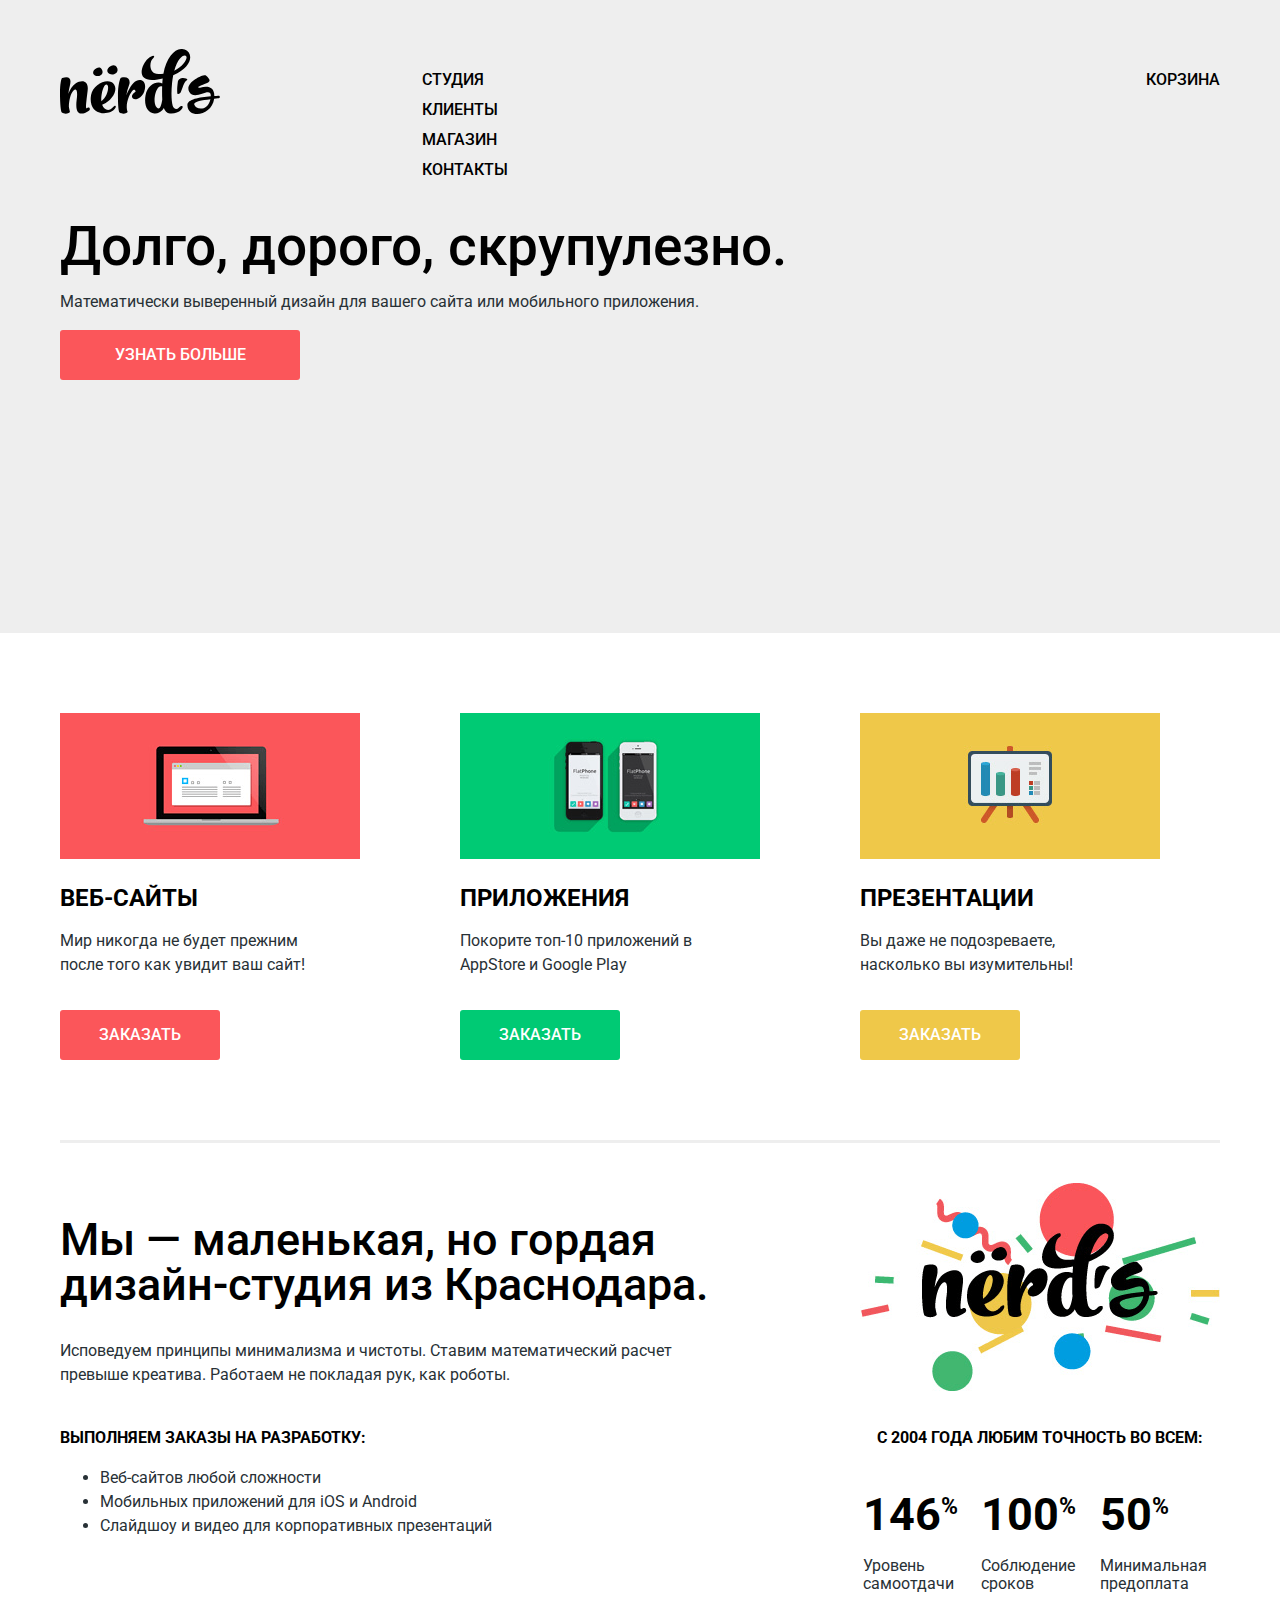
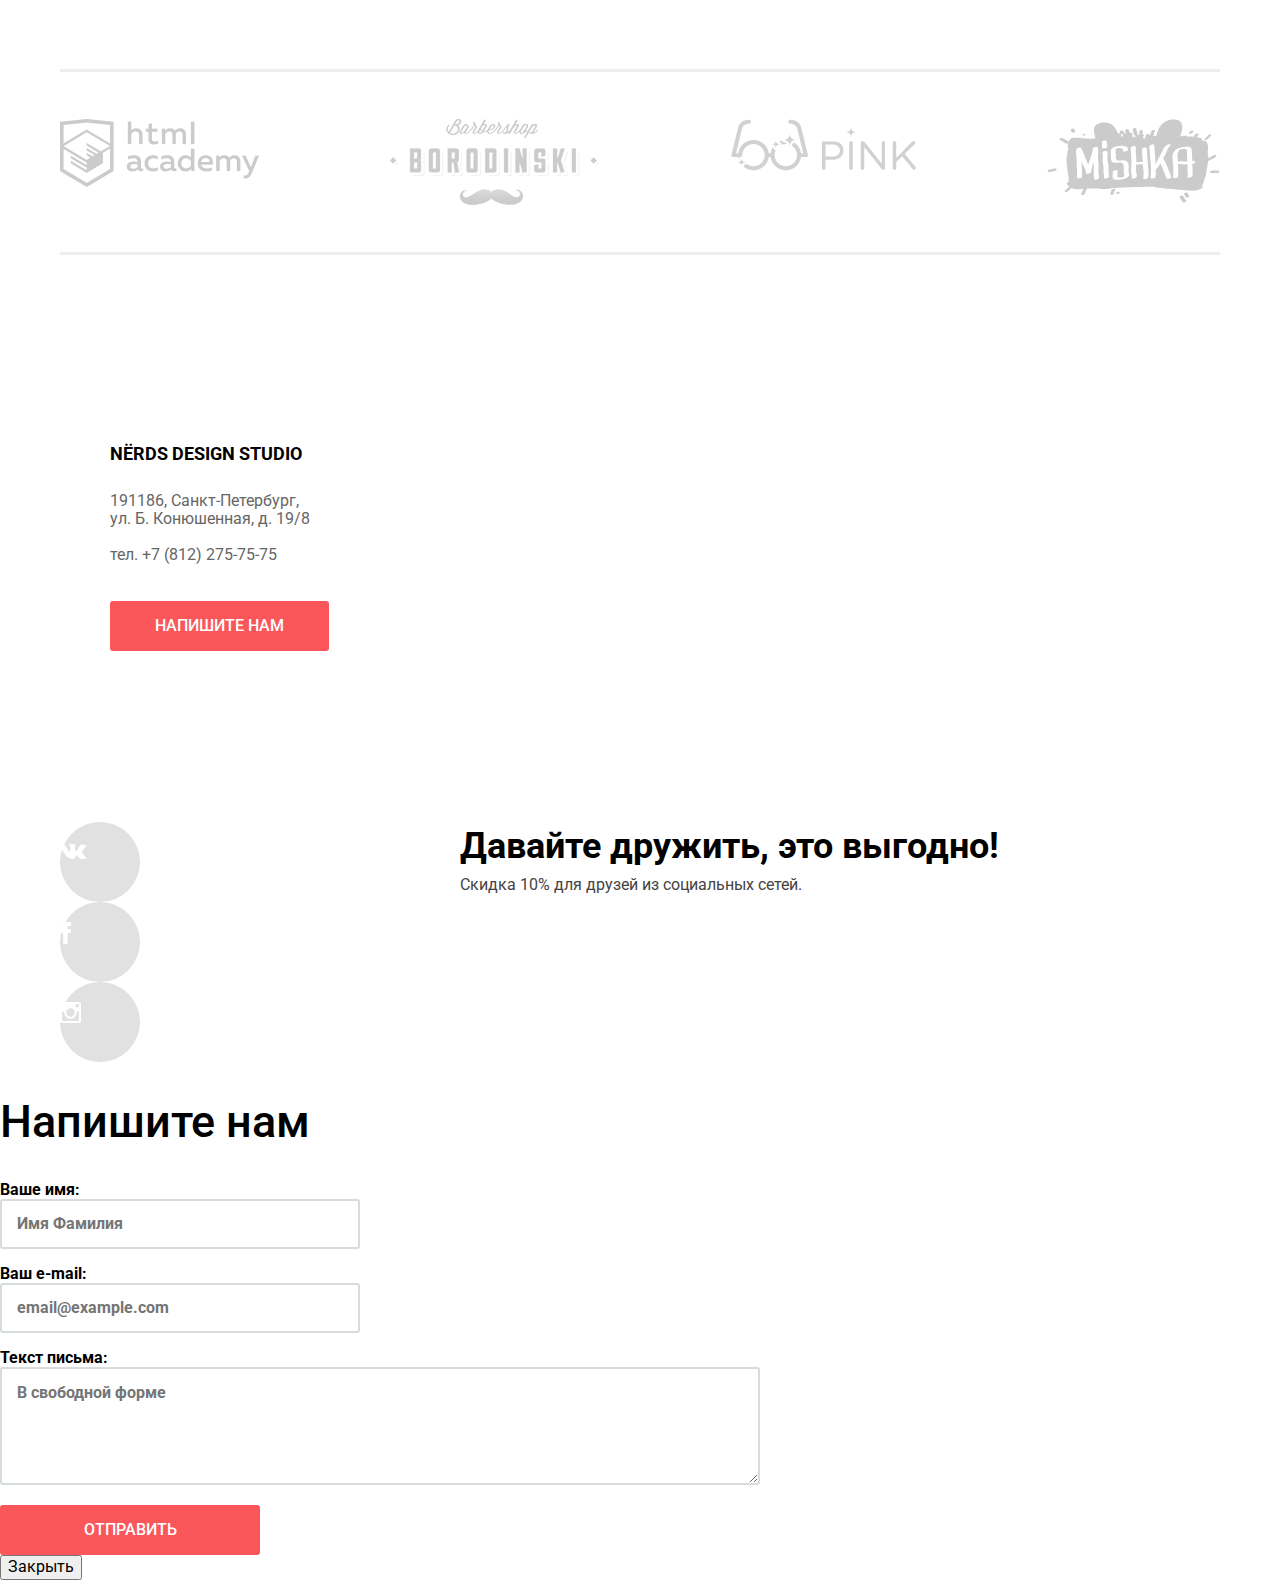
==== commit 09f2711a: "Добавляет правки сетки" ====
--- a/index.html
+++ b/index.html
@@ -131,15 +131,17 @@
 				        <div class="map">
 				            <iframe src="https://www.google.com/maps/embed?pb=!1m18!1m12!1m3!1d1998.603787253323!2d30.320858716385143!3d59.93871648187622!2m3!1f0!2f0!3f0!3m2!1i1024!2i768!4f13.1!3m3!1m2!1s0x4696310fca145cc1%3A0x42b32648d8238007!2z0JHQvtC70YzRiNCw0Y8g0JrQvtC90Y7RiNC10L3QvdCw0Y8g0YPQuy4sIDE5LzgsINCh0LDQvdC60YIt0J_QtdGC0LXRgNCx0YPRgNCzLCAxOTExODY!5e0!3m2!1sru!2sru!4v1533467828445" width="100%" height="417" frameborder="0" style="border:0" allowfullscreen></iframe>
 				        </div>
-				        <div class="address">
-				            <p>Nёrds Design Studio</p>
-				            <p>191186, Санкт-Петербург,</p>
-				            <p>ул. Б. Конюшенная, д. 19/8</p>
-				            <p>тел. +7 (812) 275-75-75</p>	
-				            <a class="btn btn-message" href="#">Напишите нам</a>    	
-				        </div>
+				        <div class="container">
+								        <div class="address">
+								            <p>Nёrds Design Studio</p>
+								            <p>191186, Санкт-Петербург,</p>
+								            <p>ул. Б. Конюшенная, д. 19/8</p>
+								            <p>тел. +7 (812) 275-75-75</p>	
+								            <a class="btn btn-message" href="#">Напишите нам</a>    	
+								        </div>
+				       </div>
 				    </section> 	
-        <div class="footer-social">
+        <div class="footer-social container">
             <div class="footer-social-left">
                 <ul>
                     <li>
--- a/css/style.css
+++ b/css/style.css
@@ -34,9 +34,9 @@
 }
 
 .container {
-  width: 1160px;
-  margin: 0 auto;
-  padding: 0 20px;
+    width: 1160px;
+    margin: 0 auto;
+    padding: 0 20px;
 }
 
 
@@ -409,7 +409,33 @@
 
 
 /*===========================Open. Css for Section class="contacts"===================*/
+.address {
+    padding-top: 48px;
+    padding-left: 50px;
+    padding-bottom: 47px;
+    padding-right: 20px;
+    background-color: #ffffff;
+
+    width: 249px;
+
+    position: absolute;
+    top: 56px;
+}
+
+.address p {
+    margin: 0;
+
+    font-size: 16px;
+    line-height: 18px;
+    font-weight: 400;
+    color: #666666;
+
+    background-color: #ffffff;
+}
+
 .address p:nth-child(1) {
+    margin-bottom: 23px;
+
     font-size: 18px;
     line-height: 30px;
     font-weight: 700;
@@ -419,14 +445,15 @@
     background-color: #ffffff;
 }
 
-.address p {
-    font-size: 16px;
-    line-height: 18px;
-    font-weight: 400;
-    color: #666666;
-
-    background-color: #ffffff;
-}
+.address p:nth-child(3) {
+    margin-bottom: 18px;
+}
+
+.address p:nth-child(4) {
+    margin-bottom: 37px;
+}
+
+
 
 .btn-message {
     width: 219px;
@@ -436,7 +463,60 @@
 
 
 /*===========================Open. Css for Footer class="footer-social"===============*/
+.contacts {
+    position: relative;
+
+    margin-bottom: 63px;
+}
+
+.footer-social {
+    display: flex;
+} 
+
+.footer-social-left {
+    margin-right: 140px;
+
+    width: 260px;
+}
+
+.footer-social-left ul {
+    margin-top: 0;
+    margin-bottom: 0;
+    padding: 0;
+    
+    list-style: none;
+}
+
+.social-button {
+    padding-top: 20px;
+    display: block;
+    width: 80px;
+    height: 60px;
+
+    background-color: #e1e1e1;
+
+    border-radius: 50%;
+  
+}
+
+.social-button:hover {
+    background-color: #e74246;
+}
+
+.social-button:active {
+    background-color: #d7373b;
+    box-shadow: inset 0 3px 3px rgba(0, 0, 0, .1)
+}
+
+.footer-social-right {
+    width: 560px;
+}
+
 .footer-social-right h2 {
+    margin-top: 6px;
+    margin-bottom: 10px;
+    padding: 0;
+
     font-size: 36px;
     line-height: 36px;
     font-weight: 700;
@@ -446,6 +526,10 @@
 }
 
 .footer-social-right p {
+    margin-top: 0;
+    margin-bottom: 0;
+    padding: 0;
+
     font-size: 16px;
     line-height: 22px;
     font-weight: 400;
@@ -548,6 +632,15 @@
 
 
 /*===========================Open. Css for section class="main-filter"================*/
+.content {
+    display: flex;
+    flex-wrap: wrap;
+}
+
+.main-filters {
+    width: 260px;
+}
+
 .main-filter fieldset {
     border: none;
 }
@@ -608,6 +701,10 @@
 
 
 /*===========================Open. Css for section class="catalog-additional-filters"=*/
+.catalog-additional-filters {
+    width: 760px;
+}
+
 .additional-filters p {
     font-size: 18px;
     line-height: 18px;
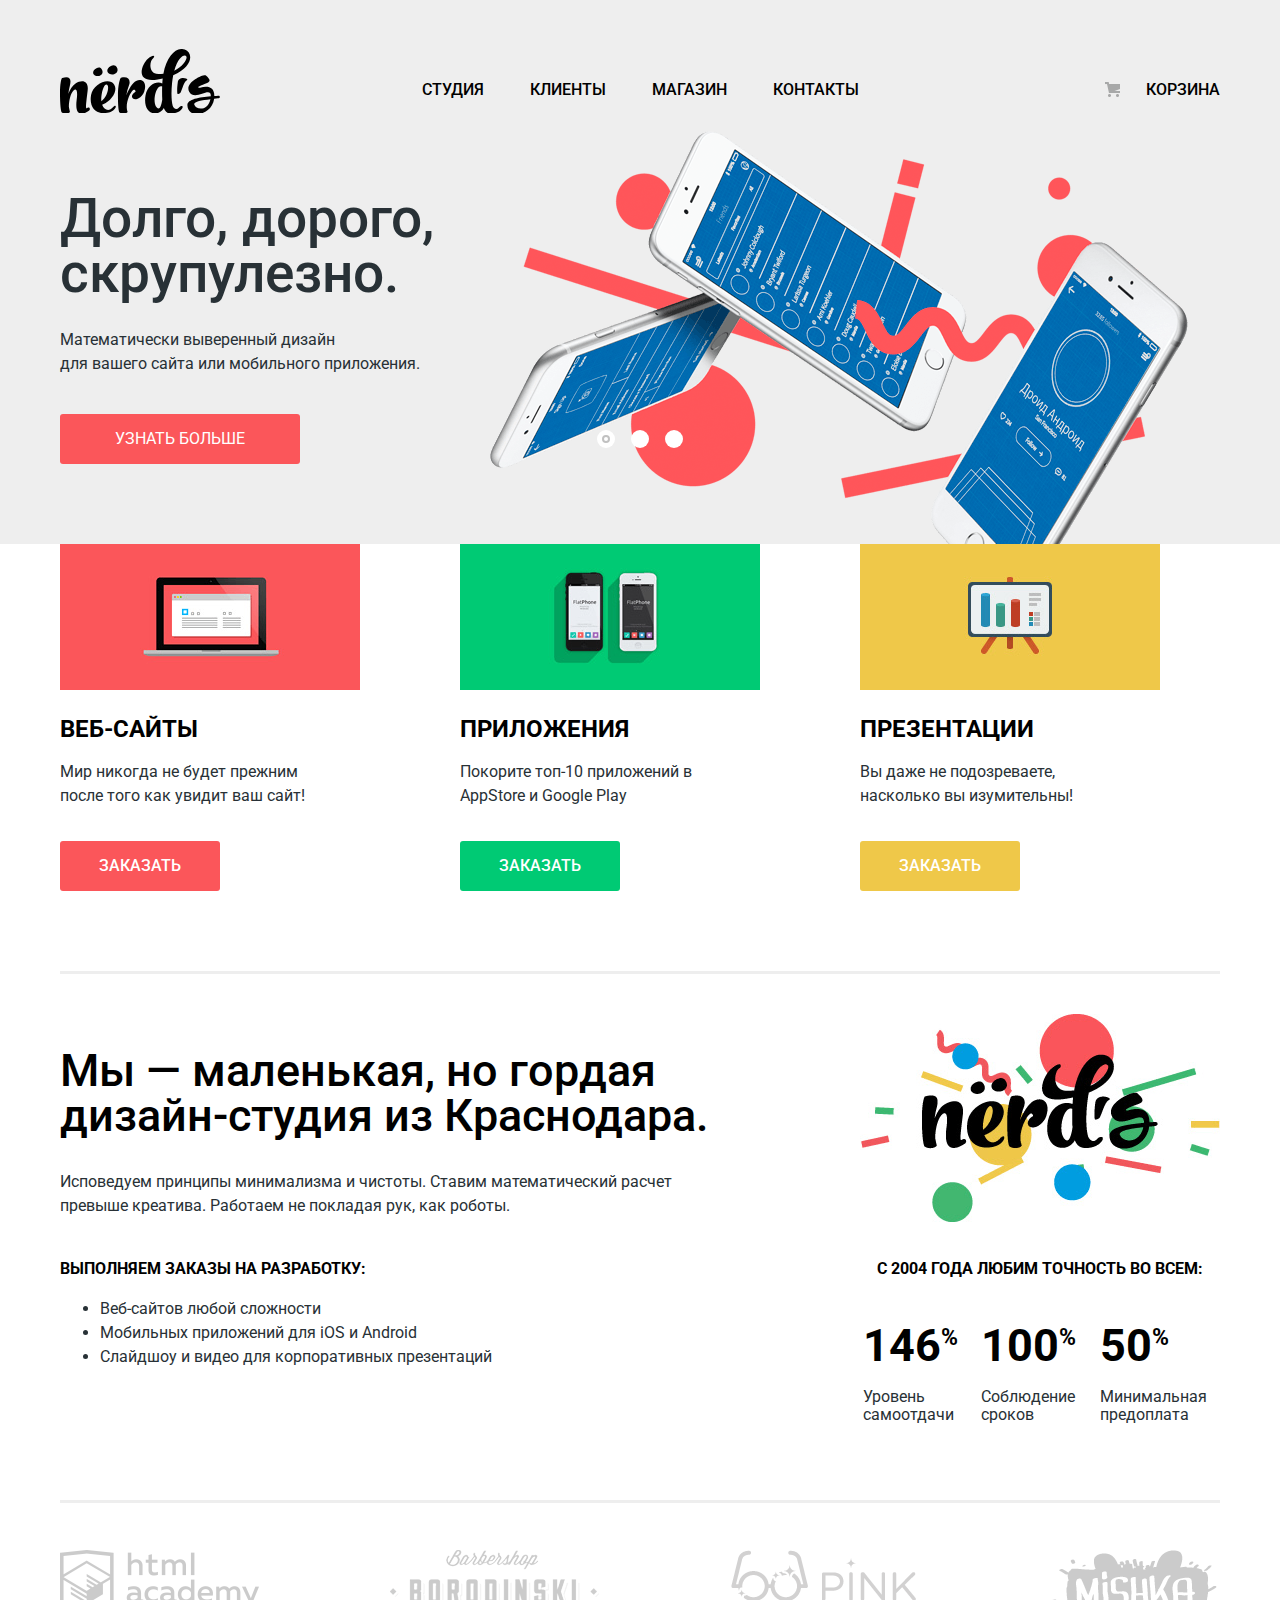
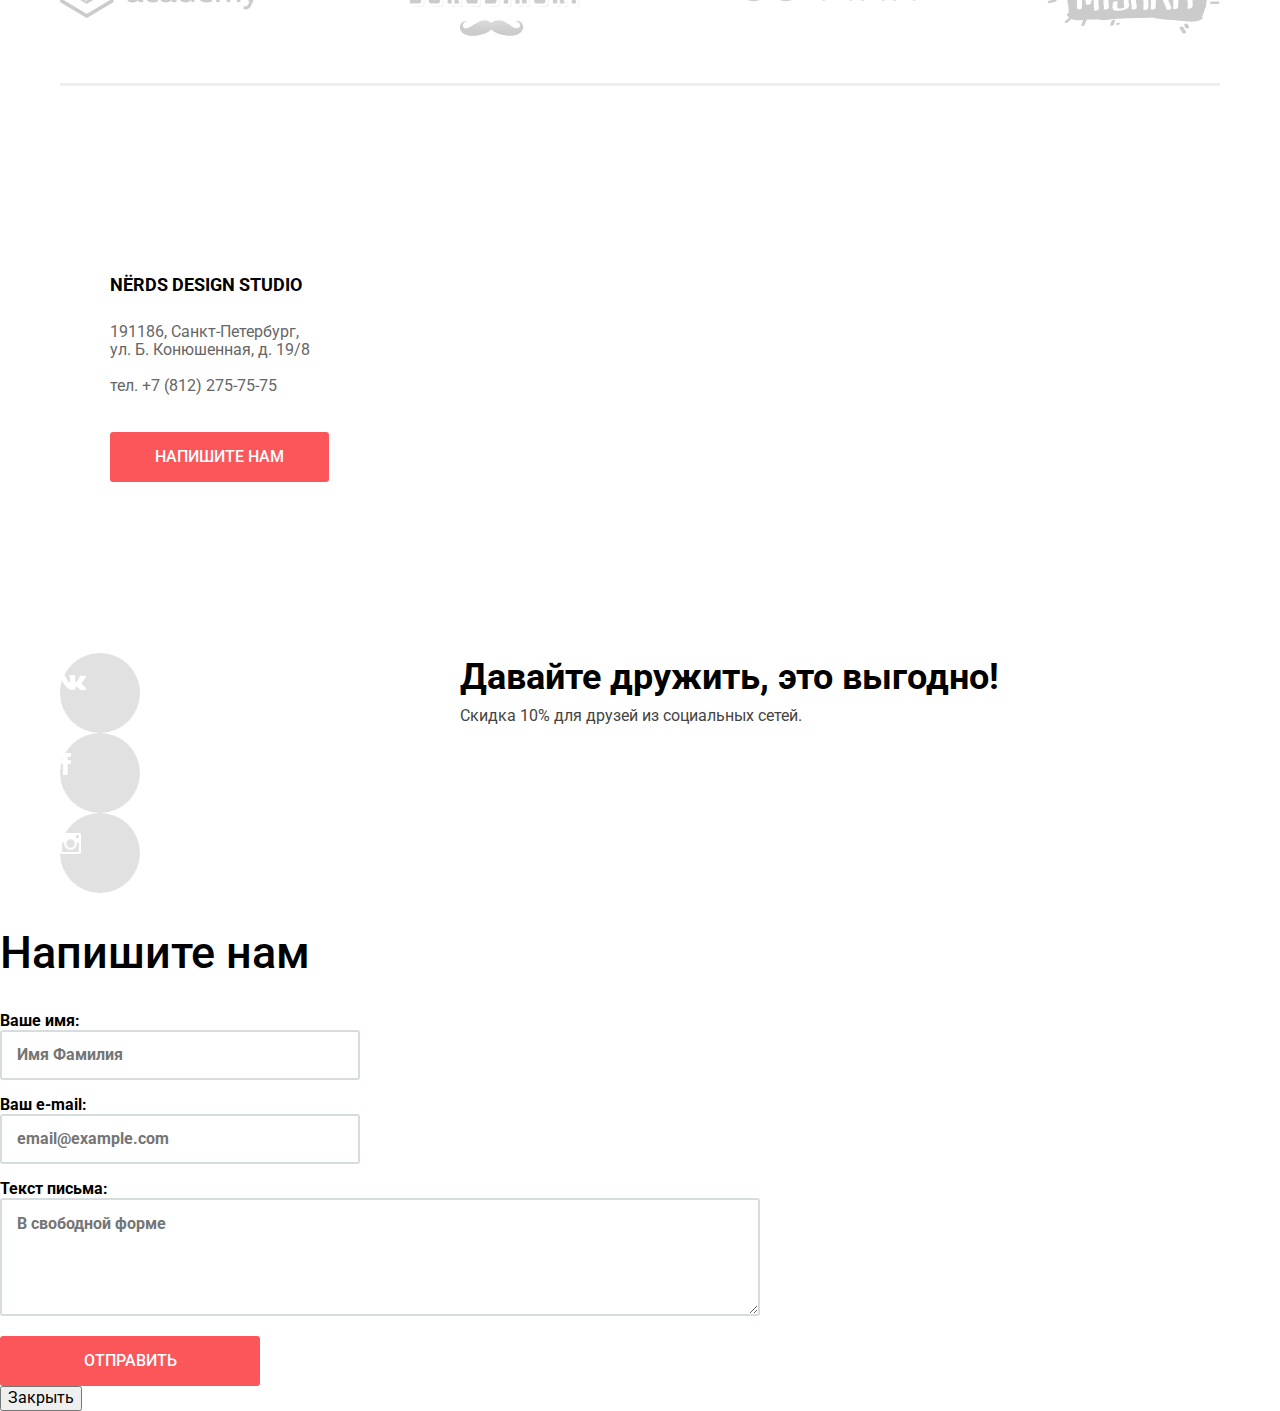
==== commit f1e7467b: "Добавляет Правки" ====
--- a/index.html
+++ b/index.html
@@ -29,13 +29,36 @@
             </nav>
         </div>
         
-        <div class="main-slider container">
-            <div class="slide">
-                <span class="slide-title">Долго, дорого, скрупулезно.</span>
-                <p>Математически выверенный дизайн для вашего сайта или мобильного приложения.</p>
-                <a href="#" class="btn-slide btn">Узнать больше</a>
-            </div>          
-        </div>	
+        <section class="slider">
+					       <div class="container">
+					           <h2 class="visually-hidden">Преимущества</h2>
+					           <input class="visually-hidden" type="radio" id="product-1" name="toggle" checked>
+					           <input class="visually-hidden" type="radio" id="product-2" name="toggle">
+					           <input class="visually-hidden" type="radio" id="product-3" name="toggle">
+					           <div class="slider-controls">
+					               <label class="slider-controls-item slider-controls-item--1" for="product-1">Первый</label>
+					               <label class="slider-controls-item slider-controls-item--2" for="product-2">Второй</label>
+					               <label class="slider-controls-item slider-controls-item--3" for="product-3">Третий</label>
+					           </div>
+					           <ul class="slider-list">
+					               <li class="slider-item">
+					                   <h3>Долго, дорого,<br> скрупулезно.</h3>
+					                   <p>Математически выверенный дизайн<br> для вашего сайта или мобильного приложения.</p>
+					                   <a class="slider-item-button button" href="#">Узнать больше</a>
+					               </li>
+					               <li class="slider-item">
+					                   <h3>Любим математику как никто другой</h3>
+					                   <p>Никакого креатива, только математические формулы для расчета идеальных пропорций.</p>
+					                   <a class="slider-item-button button" href="#">Узнать больше</a>
+					               </li>
+					               <li class="slider-item">
+					                   <h3>Только ночь,<br> только хардкор</h3>
+					                   <p>Работать днем, как все? Мы против этого.<br> Ближе к полуночи работа только начинается.</p>
+					                   <a class="slider-item-button button" href="#">Узнать больше</a>
+					               </li>
+					           </ul>  
+					       </div>
+        </section>
 
     </header>   
           
--- a/css/style.css
+++ b/css/style.css
@@ -33,11 +33,23 @@
     overflow: hidden;
 }
 
+img {
+    max-width: 100%;
+    height: auto;
+}
+
 .container {
+  width: 1200px;
+  margin: 0 auto;
+  padding: 0 20px;
+  box-sizing: border-box;
+}
+
+/*.container {
     width: 1160px;
     margin: 0 auto;
     padding: 0 20px;
-}
+}*/
 
 
 /*===========================Open. Css for Main class="container======================*/
@@ -53,7 +65,7 @@
 .main-header-navigation {
     display: flex;
 
-    margin-bottom: 18px;
+    margin-bottom: -11px;
     padding-top: 49px;
 
     font-size: 16px;
@@ -77,15 +89,33 @@
 }
 
 .header-site-navigation {
-    width: 440px;
-}
+    display: flex;
+    flex-wrap: wrap;
+    width: 600px;
+}
+
+
+.header-site-navigation a {
+    display: block;
+    padding-top: 10px;
+    padding-right: 46px;
+  
+    vertical-align: middle;
+}
+
+.header-basket a {
+    display: block;
+    padding-top: 10px;
+
+    vertical-align: middle;
+}
+
 
 .header-basket {
     margin-left: auto;
-
-    width: 115px;
-
-    text-align: right;
+    display: flex;
+    max-width: 117px;
+
 }
 
 .header-site-navigation,
@@ -121,25 +151,184 @@
     opacity: 0.3;
 }
 
+.basket {
+    position: relative;
+    padding-left: 42px;
+}
+
+.basket::before {
+    content: "";
+
+    position: absolute;
+    top: 17px;
+    left: -41px;
+
+    width: 17px;
+    height: 17px;
+
+    background-image: url("../img/cart-icon.svg");
+    background-repeat: no-repeat;
+    background-position: 0 0;
+}
+
+.basket:hover::before,
+.basket:focus::before,
+.basket:active::before {
+  opacity: 1;
+}
 /*===========================Close. Css for Section class="main-heder-navigation"=====*/
 
 
 
 /*===========================Open. Css for Section class="main-slider"================*/
-.main-slider {
-    margin-bottom: 80px;
-
-    min-height: 414px;
-}
-
-
-.slide span {
+.slider {
+    position: relative;
+  
+    background-color: #eeeeee;
+}
+
+.slider-controls {
+    position: absolute;
+    left: 50%;
+    bottom: 104px;
+    z-index: 100;
+      
+    width: 160px;
+    height: 18px;
+
+    text-align: center;
+    font-size: 0;
+    transform: translateX(-50%);
+}
+
+.slider-controls label {
+    position: relative;
+      
+    display: inline-block;
+    width: 18px;
+    height: 18px;
+    padding: 8px;
+      
+    border-radius: 50%;
+    cursor: pointer;
+}
+
+.slider-controls label::after {
+    content: "";
+  
+    position: absolute;
+    top: 8px;
+    left: 8px;
+    z-index: 1;
+
+    width: 18px;
+    height: 18px;
+
+    background: #ffffff;
+
+    border-radius: 50%;
+}
+
+.slider-list {
+    margin: 0;
+    padding: 0;
+
+    list-style: none;
+}
+
+.slider-item {
+    display: none;
+    padding: 78px 0 80px 0;
+}
+
+.slider-item:nth-child(1) {
+    background-image: url("../img/slide1.png");
+    background-repeat: no-repeat;
+    background-position: 93% 18px;
+}
+
+.slider-item:nth-child(2) {
+    background-image: url("../img/slide2.png");
+    background-repeat: no-repeat;
+    background-position: 100% 0;
+}
+
+.slider-item:nth-child(3) {
+    background-image: url("../img/slide3.png");
+    background-repeat: no-repeat;
+    background-position: 100% 20px;
+}
+
+#product-1:checked ~ .slider-list .slider-item:nth-child(1) {
+    display: block;
+}
+
+#product-2:checked ~ .slider-list .slider-item:nth-child(2) {
+    display: block;
+}
+
+#product-3:checked ~ .slider-list .slider-item:nth-child(3) {
+    display: block;
+}
+
+#product-1:checked ~ .slider-controls .slider-controls-item--1::before,
+#product-2:checked ~ .slider-controls .slider-controls-item--2::before,
+#product-3:checked ~ .slider-controls .slider-controls-item--3::before {
+    content: "";
+    position: absolute;
+    left: 50%;
+    top: 50%;
+    z-index: 2;
+    width: 4px;
+    height: 4px;
+    margin: -4px;
+    background-color: inherit;
+    border: 2px solid #c1c1c1;
+    border-radius: 50%;
+}
+
+.slider-item h3 {
+    max-width: 600px;
+    margin: 0;
+    margin-bottom: 27px;
+
     font-size: 55px;
     line-height: 55px;
     font-weight: 500;
-    color: #000000;
-    
-    background-color: #eeeeee;
+}
+
+.slider-item p {
+    max-width: 430px;
+    margin: 0;
+    margin-bottom: 38px;
+}
+
+.slider-item-button {
+    display: block;
+    width: 240px;
+    padding: 16px 0;
+
+    font-size: 16px;
+    line-height: 18px;
+    color: #ffffff;
+    text-transform: uppercase;
+    text-align: center;
+    text-decoration: none;
+    border-radius: 3px;
+
+    background-color: #fb565a;
+    border: none;
+}
+
+.slider-item-button:hover,
+.slider-item-button:focus {
+    background-color: #e74246;
+}
+
+.slider-item-button:active {
+    background-color: #d7373b;
+    color: rgba(255, 255, 255, 0.3);
+    box-shadow: 0 3px rgba(0, 0, 0, 0.1) inset;
 }
 
 .btn {
@@ -804,5 +993,115 @@
     border-radius: 3px;
     border: none; 
 }
+
+/*Open fieldset class="filter-item */
+.filter-item {
+  margin: 0;
+  padding: 0;
+  
+  border: none;
+  
+  /* Для демонстрации */
+  width: 260px;
+  margin: 50px auto; 
+}
+
+.range-filter {
+  width: 260px;
+  margin-top: 49px;
+}
+
+.filter-item legend {
+  font-size: 18px;
+  line-height: 24px;
+  text-transform: uppercase;
+  font-weight: 700;
+}
+
+.range-controls {
+  position: relative;
+  
+  height: 41px;
+  margin-bottom: 15px;
+  padding-top: 39px;
+  padding-right: 20px;
+  padding-left: 20px;
+  
+  background-color: #f1f1f1;
+  
+  border-radius: 5px;
+}
+
+.range-controls .scale {
+  height: 2px;
+
+  background: #d7dcde;
+}
+
+.range-controls .bar {
+  width: 70%;
+  height: 2px;
+
+  background: #00ca74;
+}
+
+.range-controls .toggle {
+  position: absolute;
+  top: 31px;
+  left: 0;
+  
+  width: 4px;
+  height: 4px;
+  padding: 0;
+
+  border: 8px solid #ffffff;
+  background-color: #ababab;
+  box-shadow: 0 2px 1px 0 #cfcfcf;
+  border-radius: 50%;
+  cursor: pointer;
+}
+
+.range-controls .toggle-min {
+  left: 50px;
+}
+
+.range-controls .toggle-max {
+  left: 110px;
+}
+
+.price-controls {
+  font-size: 0;
+}
+
+.price-controls label {
+  display: inline-block;
+  width: 50%;
+  
+  font-size: 16px;
+  text-transform: uppercase;
+}
+
+.price-controls input {
+  width: 60px;
+  padding: 8px 10px;
+  margin-left: 10px;
+  
+  font-family: Roboto, Arial, sans-serif;
+  font-size: 16px;
+  text-align: center;
+  color: #283136;
+  
+  border: none;
+  border-radius: 5px;
+  background: #f1f1f1;
+}
+
+.max-price {
+  text-align: right;
+}
+/*Close fieldset class="filter-item */
+
+
+
 /*===========================Close. Css for section class="catalog-additional-filters"=*/
 
